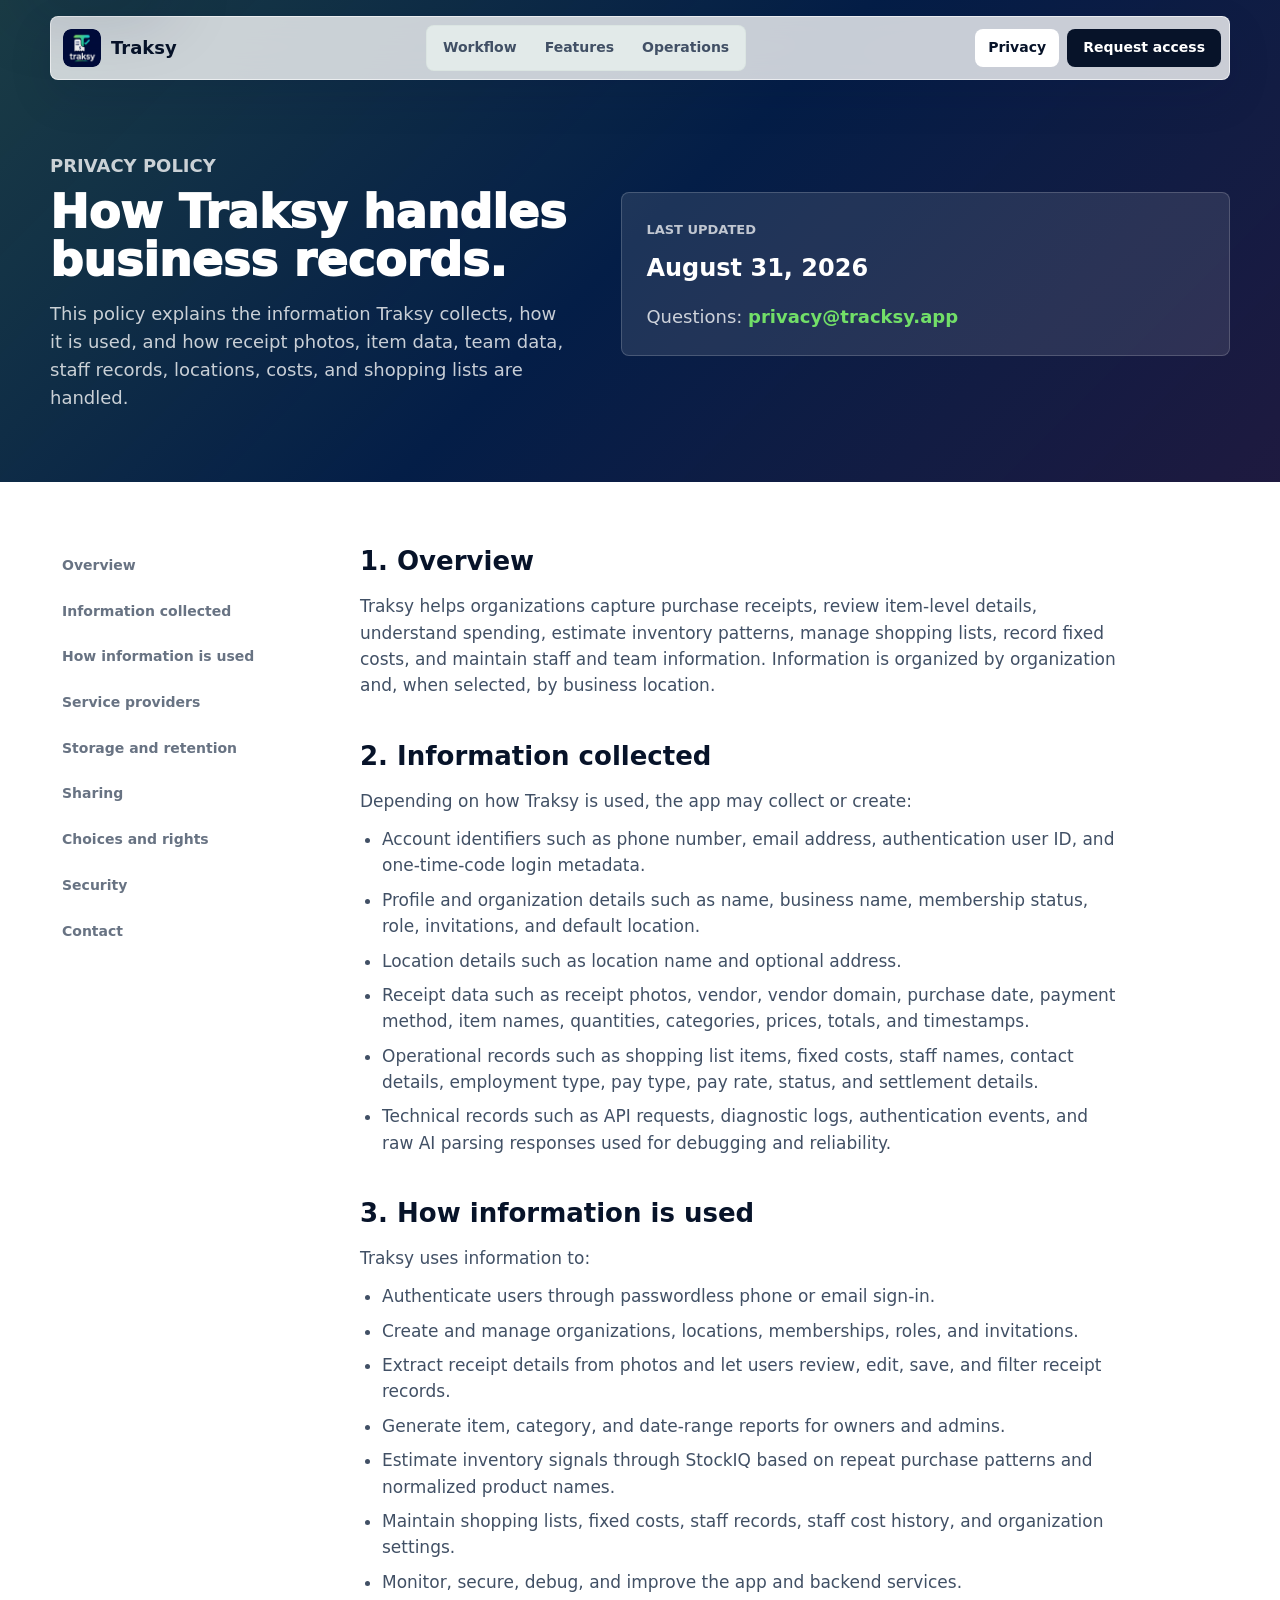
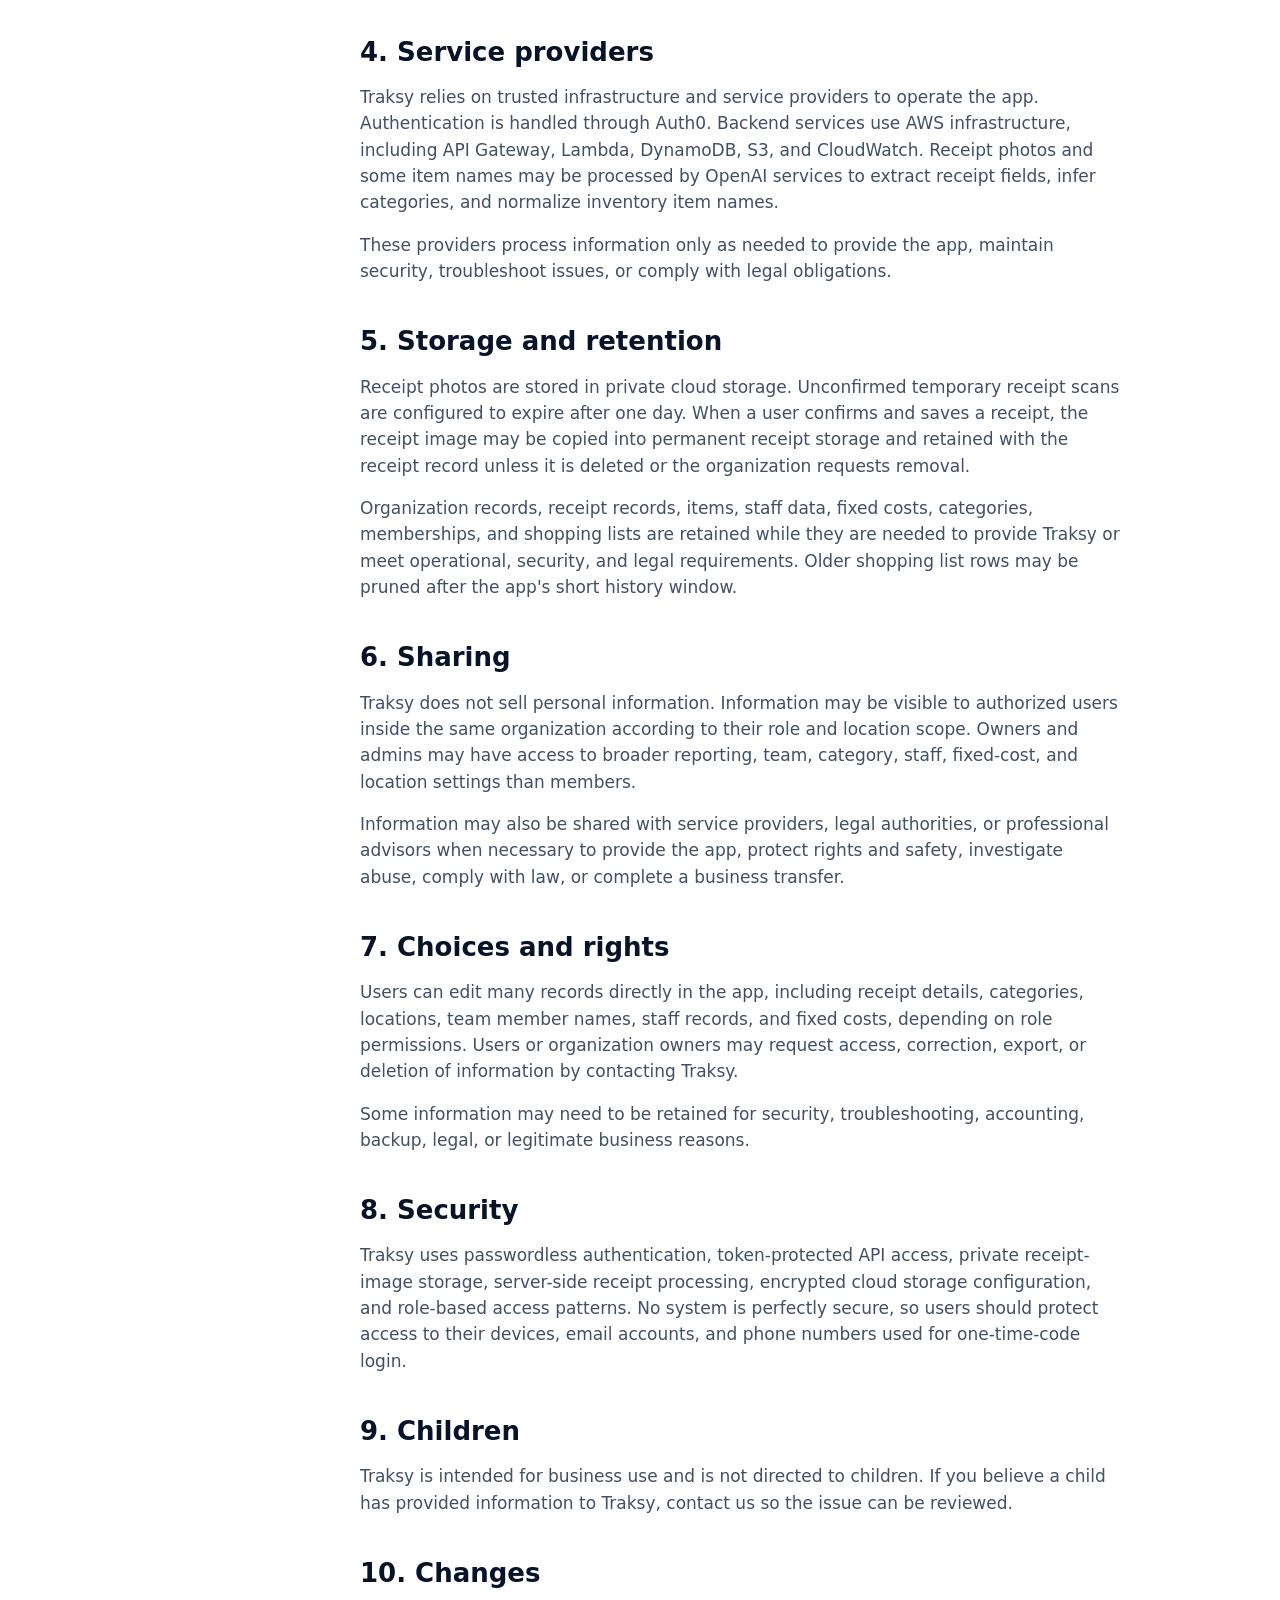
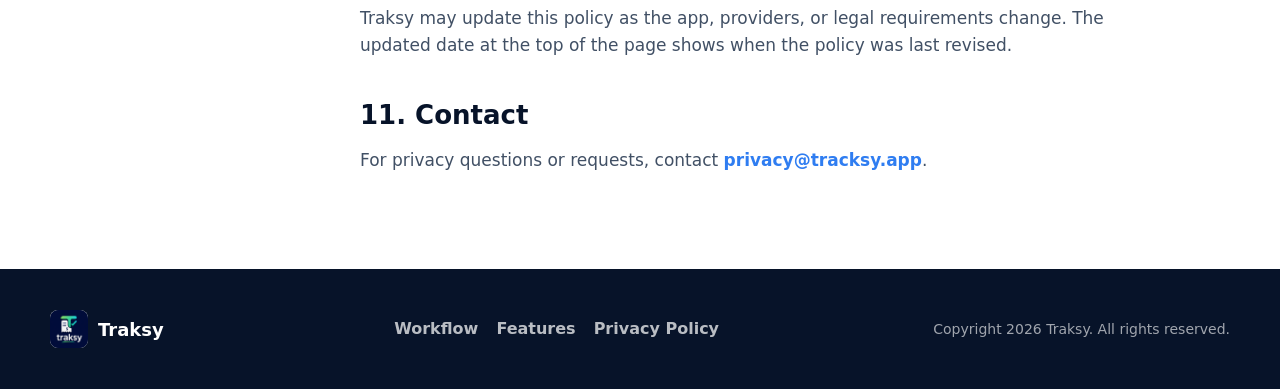
==== privacy/index.html @ 0c30a8f1 "Initial Tracksy website" ====
<!doctype html>
<html lang="en">
  <head>
    <meta charset="utf-8" />
    <meta name="viewport" content="width=device-width, initial-scale=1" />
    <title>Privacy Policy | Traksy</title>
    <meta
      name="description"
      content="Privacy policy for Traksy, including receipt photos, item records, staff records, organization data, and service providers."
    />
    <meta name="theme-color" content="#010e3b" />
    <link rel="icon" href="../assets/favicon.png" />
    <link rel="apple-touch-icon" href="../assets/traksy-icon.png" />
    <link rel="manifest" href="../site.webmanifest" />
    <link rel="stylesheet" href="../styles.css" />
  </head>
  <body class="legal-page">
    <a class="skip-link" href="#main">Skip to content</a>

    <header class="site-header" data-header>
      <nav class="nav-shell" aria-label="Main navigation">
        <a class="brand" href="../" aria-label="Traksy home">
          <img src="../assets/traksy-icon.png" alt="" />
          <span>Traksy</span>
        </a>

        <button class="nav-toggle" type="button" aria-label="Open menu" aria-expanded="false" data-menu-toggle>
          <span></span>
          <span></span>
          <span></span>
        </button>

        <div class="nav-menu" data-menu>
          <div class="nav-center">
            <a href="../#workflow">Workflow</a>
            <a href="../#features">Features</a>
            <a href="../#operations">Operations</a>
          </div>
          <div class="nav-actions">
            <a class="nav-plain" aria-current="page" href="./">Privacy</a>
            <a class="nav-cta" href="mailto:hello@tracksy.app?subject=Traksy%20access">Request access</a>
          </div>
        </div>
      </nav>
    </header>

    <main id="main">
      <section class="legal-hero">
        <div class="container legal-hero-grid">
          <div>
            <p class="eyebrow">Privacy policy</p>
            <h1>How Traksy handles business records.</h1>
            <p>
              This policy explains the information Traksy collects, how it is used, and how receipt photos, item data,
              team data, staff records, locations, costs, and shopping lists are handled.
            </p>
          </div>
          <div class="legal-summary" aria-label="Policy summary">
            <span>Last updated</span>
            <strong>August 31, 2026</strong>
            <p>Questions: <a href="mailto:privacy@tracksy.app">privacy@tracksy.app</a></p>
          </div>
        </div>
      </section>

      <section class="legal-body">
        <div class="container legal-layout">
          <aside class="legal-nav" aria-label="Privacy policy sections">
            <a href="#overview">Overview</a>
            <a href="#information">Information collected</a>
            <a href="#use">How information is used</a>
            <a href="#providers">Service providers</a>
            <a href="#storage">Storage and retention</a>
            <a href="#sharing">Sharing</a>
            <a href="#choices">Choices and rights</a>
            <a href="#security">Security</a>
            <a href="#contact">Contact</a>
          </aside>

          <article class="legal-copy">
            <section id="overview">
              <h2>1. Overview</h2>
              <p>
                Traksy helps organizations capture purchase receipts, review item-level details, understand spending,
                estimate inventory patterns, manage shopping lists, record fixed costs, and maintain staff and team
                information. Information is organized by organization and, when selected, by business location.
              </p>
            </section>

            <section id="information">
              <h2>2. Information collected</h2>
              <p>Depending on how Traksy is used, the app may collect or create:</p>
              <ul>
                <li>Account identifiers such as phone number, email address, authentication user ID, and one-time-code login metadata.</li>
                <li>Profile and organization details such as name, business name, membership status, role, invitations, and default location.</li>
                <li>Location details such as location name and optional address.</li>
                <li>Receipt data such as receipt photos, vendor, vendor domain, purchase date, payment method, item names, quantities, categories, prices, totals, and timestamps.</li>
                <li>Operational records such as shopping list items, fixed costs, staff names, contact details, employment type, pay type, pay rate, status, and settlement details.</li>
                <li>Technical records such as API requests, diagnostic logs, authentication events, and raw AI parsing responses used for debugging and reliability.</li>
              </ul>
            </section>

            <section id="use">
              <h2>3. How information is used</h2>
              <p>Traksy uses information to:</p>
              <ul>
                <li>Authenticate users through passwordless phone or email sign-in.</li>
                <li>Create and manage organizations, locations, memberships, roles, and invitations.</li>
                <li>Extract receipt details from photos and let users review, edit, save, and filter receipt records.</li>
                <li>Generate item, category, and date-range reports for owners and admins.</li>
                <li>Estimate inventory signals through StockIQ based on repeat purchase patterns and normalized product names.</li>
                <li>Maintain shopping lists, fixed costs, staff records, staff cost history, and organization settings.</li>
                <li>Monitor, secure, debug, and improve the app and backend services.</li>
              </ul>
            </section>

            <section id="providers">
              <h2>4. Service providers</h2>
              <p>
                Traksy relies on trusted infrastructure and service providers to operate the app. Authentication is
                handled through Auth0. Backend services use AWS infrastructure, including API Gateway, Lambda, DynamoDB,
                S3, and CloudWatch. Receipt photos and some item names may be processed by OpenAI services to extract
                receipt fields, infer categories, and normalize inventory item names.
              </p>
              <p>
                These providers process information only as needed to provide the app, maintain security, troubleshoot
                issues, or comply with legal obligations.
              </p>
            </section>

            <section id="storage">
              <h2>5. Storage and retention</h2>
              <p>
                Receipt photos are stored in private cloud storage. Unconfirmed temporary receipt scans are configured to
                expire after one day. When a user confirms and saves a receipt, the receipt image may be copied into
                permanent receipt storage and retained with the receipt record unless it is deleted or the organization
                requests removal.
              </p>
              <p>
                Organization records, receipt records, items, staff data, fixed costs, categories, memberships, and
                shopping lists are retained while they are needed to provide Traksy or meet operational, security, and
                legal requirements. Older shopping list rows may be pruned after the app's short history window.
              </p>
            </section>

            <section id="sharing">
              <h2>6. Sharing</h2>
              <p>
                Traksy does not sell personal information. Information may be visible to authorized users inside the same
                organization according to their role and location scope. Owners and admins may have access to broader
                reporting, team, category, staff, fixed-cost, and location settings than members.
              </p>
              <p>
                Information may also be shared with service providers, legal authorities, or professional advisors when
                necessary to provide the app, protect rights and safety, investigate abuse, comply with law, or complete a
                business transfer.
              </p>
            </section>

            <section id="choices">
              <h2>7. Choices and rights</h2>
              <p>
                Users can edit many records directly in the app, including receipt details, categories, locations, team
                member names, staff records, and fixed costs, depending on role permissions. Users or organization owners
                may request access, correction, export, or deletion of information by contacting Traksy.
              </p>
              <p>
                Some information may need to be retained for security, troubleshooting, accounting, backup, legal, or
                legitimate business reasons.
              </p>
            </section>

            <section id="security">
              <h2>8. Security</h2>
              <p>
                Traksy uses passwordless authentication, token-protected API access, private receipt-image storage,
                server-side receipt processing, encrypted cloud storage configuration, and role-based access patterns.
                No system is perfectly secure, so users should protect access to their devices, email accounts, and phone
                numbers used for one-time-code login.
              </p>
            </section>

            <section id="children">
              <h2>9. Children</h2>
              <p>
                Traksy is intended for business use and is not directed to children. If you believe a child has provided
                information to Traksy, contact us so the issue can be reviewed.
              </p>
            </section>

            <section id="changes">
              <h2>10. Changes</h2>
              <p>
                Traksy may update this policy as the app, providers, or legal requirements change. The updated date at the
                top of the page shows when the policy was last revised.
              </p>
            </section>

            <section id="contact">
              <h2>11. Contact</h2>
              <p>
                For privacy questions or requests, contact <a href="mailto:privacy@tracksy.app">privacy@tracksy.app</a>.
              </p>
            </section>
          </article>
        </div>
      </section>
    </main>

    <footer class="site-footer">
      <div class="container footer-grid">
        <a class="brand footer-brand" href="../" aria-label="Traksy home">
          <img src="../assets/traksy-icon.png" alt="" />
          <span>Traksy</span>
        </a>
        <div class="footer-links">
          <a href="../#workflow">Workflow</a>
          <a href="../#features">Features</a>
          <a href="./">Privacy Policy</a>
        </div>
        <p>Copyright <span data-year>2026</span> Traksy. All rights reserved.</p>
      </div>
    </footer>

    <script src="../script.js"></script>
  </body>
</html>
---- styles.css ----
:root {
  color-scheme: light;
  --ink: #071329;
  --ink-soft: #415065;
  --muted: #687383;
  --midnight: #010e3b;
  --navy: #061850;
  --blue: #2f7df1;
  --cyan: #24d4d8;
  --mint: #72df68;
  --coral: #ef715f;
  --amber: #f2b84b;
  --paper: #fbfcfd;
  --wash: #eef5f2;
  --white: #ffffff;
  --line: #d9e5e1;
  --shadow: 0 22px 70px rgba(1, 14, 59, 0.18);
  --max: 1180px;
}

* {
  box-sizing: border-box;
}

html {
  scroll-behavior: smooth;
}

body {
  margin: 0;
  font-family:
    Inter, ui-sans-serif, system-ui, -apple-system, BlinkMacSystemFont, "Segoe UI", sans-serif;
  color: var(--ink);
  background: var(--paper);
  line-height: 1.55;
  letter-spacing: 0;
}

img {
  display: block;
  max-width: 100%;
}

a {
  color: inherit;
  text-decoration: none;
}

p,
h1,
h2,
h3 {
  margin: 0;
}

ul {
  margin: 12px 0 0;
  padding-left: 22px;
}

li + li {
  margin-top: 8px;
}

.container {
  width: min(100% - 40px, var(--max));
  margin: 0 auto;
}

.skip-link {
  position: fixed;
  left: 16px;
  top: 10px;
  z-index: 30;
  transform: translateY(-140%);
  background: var(--white);
  color: var(--ink);
  border: 1px solid var(--line);
  border-radius: 8px;
  padding: 10px 14px;
  box-shadow: var(--shadow);
}

.skip-link:focus {
  transform: translateY(0);
}

.site-header {
  position: fixed;
  inset: 16px 0 auto;
  z-index: 20;
  transition:
    transform 180ms ease,
    background 180ms ease;
}

.nav-shell {
  width: min(100% - 32px, var(--max));
  min-height: 60px;
  margin: 0 auto;
  padding: 8px 8px 8px 12px;
  display: grid;
  grid-template-columns: auto 1fr;
  align-items: center;
  gap: 16px;
  background: rgba(255, 255, 255, 0.78);
  border: 1px solid rgba(255, 255, 255, 0.62);
  border-radius: 8px;
  box-shadow: 0 16px 44px rgba(1, 14, 59, 0.12);
  backdrop-filter: blur(18px);
}

.brand {
  display: inline-flex;
  align-items: center;
  gap: 10px;
  min-width: 130px;
  font-weight: 800;
  color: var(--ink);
}

.brand img {
  width: 38px;
  height: 38px;
  border-radius: 8px;
}

.brand span {
  font-size: 18px;
}

.nav-menu {
  display: grid;
  grid-template-columns: 1fr auto;
  align-items: center;
  gap: 12px;
  min-width: 0;
}

.nav-center,
.nav-actions {
  display: flex;
  align-items: center;
}

.nav-center {
  justify-self: center;
  gap: 2px;
  border: 1px solid rgba(217, 229, 225, 0.82);
  border-radius: 8px;
  padding: 3px;
  background: rgba(238, 245, 242, 0.72);
}

.nav-actions {
  justify-self: end;
  gap: 8px;
}

.nav-center a,
.nav-actions a {
  min-height: 38px;
  display: inline-flex;
  align-items: center;
  justify-content: center;
  border-radius: 8px;
  padding: 0 13px;
  color: var(--ink-soft);
  font-size: 14px;
  font-weight: 800;
}

.nav-center a:hover,
.nav-center a:focus-visible,
.nav-center a[aria-current="page"],
.nav-actions a:hover,
.nav-actions a:focus-visible,
.nav-actions a[aria-current="page"] {
  background: var(--white);
  color: var(--ink);
}

.nav-actions .nav-plain {
  background: transparent;
}

.nav-actions .nav-cta {
  background: var(--ink);
  color: var(--white);
  padding-inline: 16px;
}

.nav-actions .nav-cta:hover,
.nav-actions .nav-cta:focus-visible {
  background: var(--blue);
  color: var(--white);
}

.nav-toggle {
  display: none;
  width: 44px;
  height: 44px;
  border: 0;
  border-radius: 8px;
  background: var(--wash);
  padding: 10px;
}

.nav-toggle span {
  display: block;
  width: 100%;
  height: 2px;
  background: var(--ink);
  border-radius: 999px;
}

.nav-toggle span + span {
  margin-top: 6px;
}

.hero {
  position: relative;
  min-height: calc(100svh - 72px);
  overflow: hidden;
  padding: 116px 0 56px;
  background:
    linear-gradient(135deg, rgba(114, 223, 104, 0.26), rgba(36, 212, 216, 0.1) 34%, rgba(239, 113, 95, 0.1) 100%),
    var(--midnight);
  color: var(--white);
}

.hero::after {
  content: "";
  position: absolute;
  inset: auto 0 0;
  height: 86px;
  background: linear-gradient(to bottom, transparent, rgba(1, 14, 59, 0.44));
  pointer-events: none;
}

.hero-stage {
  position: absolute;
  inset: 0;
  z-index: 0;
  pointer-events: none;
}

.visual-card,
.phone-mockup {
  position: absolute;
  border: 1px solid rgba(255, 255, 255, 0.2);
  background: rgba(255, 255, 255, 0.92);
  color: var(--ink);
  box-shadow: 0 28px 90px rgba(0, 0, 0, 0.22);
}

.visual-card {
  border-radius: 8px;
}

.scan-card {
  right: max(260px, calc((100vw - var(--max)) / 2 + 260px));
  bottom: 118px;
  width: 266px;
  padding: 18px;
}

.scan-topline,
.ops-kicker,
.mini-copy,
.receipt-date {
  color: var(--muted);
  font-size: 13px;
  font-weight: 700;
}

.status-dot {
  display: inline-block;
  width: 8px;
  height: 8px;
  margin-right: 6px;
  border-radius: 50%;
  background: var(--mint);
}

.receipt-name {
  margin-top: 12px;
  font-size: 22px;
  font-weight: 800;
}

.line-items {
  display: grid;
  grid-template-columns: 1fr auto;
  gap: 8px 16px;
  margin-top: 16px;
  font-size: 14px;
}

.line-items strong {
  font-weight: 800;
}

.ops-card {
  right: max(26px, calc((100vw - var(--max)) / 2));
  bottom: 74px;
  width: 210px;
  padding: 18px;
}

.ops-total {
  margin-top: 2px;
  font-size: 36px;
  line-height: 1;
  font-weight: 900;
}

.bars {
  display: grid;
  gap: 9px;
  margin-top: 18px;
}

.bars span {
  height: 8px;
  width: var(--bar);
  border-radius: 999px;
  background: linear-gradient(90deg, var(--blue), var(--cyan));
}

.bars span:nth-child(2) {
  background: linear-gradient(90deg, var(--mint), var(--cyan));
}

.bars span:nth-child(3) {
  background: linear-gradient(90deg, var(--amber), var(--coral));
}

.phone-mockup {
  right: max(112px, calc((100vw - var(--max)) / 2 + 96px));
  top: 214px;
  width: 252px;
  height: 430px;
  border-radius: 34px;
  padding: 14px;
  background: #081744;
}

.phone-speaker {
  width: 62px;
  height: 5px;
  margin: 6px auto 12px;
  border-radius: 999px;
  background: rgba(255, 255, 255, 0.35);
}

.phone-screen {
  height: 382px;
  border-radius: 26px;
  padding: 18px;
  background: #ffffff;
  color: var(--ink);
  overflow: hidden;
}

.app-title {
  font-size: 23px;
  line-height: 1.16;
  font-weight: 900;
}

.stockiq-row,
.category-row,
.rank-row,
.board-row,
.privacy-list div {
  border: 1px solid var(--line);
  border-radius: 8px;
  background: #f7faf9;
}

.stockiq-row {
  display: grid;
  gap: 2px;
  margin: 18px 0 14px;
  padding: 12px;
}

.stockiq-row span,
.category-row span,
.rank-row span {
  font-weight: 800;
}

.stockiq-row small {
  color: var(--muted);
}

.category-row,
.rank-row {
  display: flex;
  align-items: center;
  justify-content: space-between;
  padding: 10px 12px;
}

.category-meter {
  height: 8px;
  margin: 10px 0 14px;
  overflow: hidden;
  border-radius: 999px;
  background: #e4ebe8;
}

.category-meter span {
  display: block;
  width: 74%;
  height: 100%;
  border-radius: inherit;
  background: linear-gradient(90deg, var(--mint), var(--cyan));
}

.rank-row {
  min-height: 40px;
  margin-top: 8px;
  gap: 8px;
}

.rank-row i {
  width: 20px;
  height: 20px;
  display: inline-flex;
  align-items: center;
  justify-content: center;
  border-radius: 50%;
  background: #eaf0ff;
  color: var(--blue);
  font-size: 12px;
  font-style: normal;
  font-weight: 900;
}

.rank-row b {
  margin-left: auto;
}

.hero-content {
  position: relative;
  z-index: 1;
  max-width: 760px;
  margin-left: max(20px, calc((100vw - var(--max)) / 2));
}

.eyebrow {
  color: var(--blue);
  font-size: 13px;
  font-weight: 900;
  text-transform: uppercase;
}

.hero .eyebrow,
.section-ink .eyebrow {
  color: var(--mint);
}

.hero h1 {
  margin-top: 8px;
  font-size: 76px;
  line-height: 0.98;
  font-weight: 950;
}

.hero-copy {
  max-width: 668px;
  margin-top: 22px;
  color: rgba(255, 255, 255, 0.86);
  font-size: 22px;
  line-height: 1.36;
}

.hero-actions {
  display: flex;
  flex-wrap: wrap;
  gap: 12px;
  margin-top: 30px;
}

.button {
  min-height: 50px;
  display: inline-flex;
  align-items: center;
  justify-content: center;
  border-radius: 8px;
  padding: 0 20px;
  font-size: 15px;
  font-weight: 900;
}

.button-primary {
  background: linear-gradient(90deg, var(--mint), var(--cyan));
  color: #03133a;
  box-shadow: 0 14px 38px rgba(36, 212, 216, 0.24);
}

.button-secondary {
  border: 1px solid rgba(255, 255, 255, 0.22);
  color: var(--white);
  background: rgba(255, 255, 255, 0.1);
}

.button:hover,
.button:focus-visible {
  transform: translateY(-1px);
}

.hero-proof {
  display: flex;
  flex-wrap: wrap;
  gap: 10px;
  margin-top: 28px;
  color: rgba(255, 255, 255, 0.76);
  font-size: 13px;
  font-weight: 800;
}

.hero-proof span {
  border: 1px solid rgba(255, 255, 255, 0.16);
  border-radius: 8px;
  padding: 8px 10px;
  background: rgba(255, 255, 255, 0.08);
}

.intro-band {
  background: var(--white);
  border-bottom: 1px solid var(--line);
}

.intro-grid {
  display: grid;
  grid-template-columns: 1.1fr 1fr;
  gap: 28px;
  padding: 26px 0;
  align-items: center;
}

.intro-grid p {
  font-size: 20px;
  font-weight: 800;
}

.intro-stats {
  display: grid;
  grid-template-columns: repeat(3, 1fr);
  gap: 12px;
}

.intro-stats span {
  min-height: 78px;
  display: grid;
  align-content: center;
  border-left: 3px solid var(--cyan);
  padding-left: 14px;
  color: var(--muted);
  font-size: 13px;
  font-weight: 800;
}

.intro-stats strong {
  display: block;
  color: var(--ink);
  font-size: 30px;
  line-height: 1;
}

.section {
  padding: 92px 0;
}

.section-light {
  background: var(--wash);
}

.section-white {
  background: var(--white);
}

.section-ink {
  color: var(--white);
  background:
    linear-gradient(180deg, rgba(36, 212, 216, 0.08), rgba(239, 113, 95, 0.08)),
    var(--navy);
}

.section-heading {
  max-width: 760px;
  text-align: center;
}

.section-heading.align-left {
  margin-left: 0;
  text-align: left;
}

.section-heading h2,
.access-panel h2,
.legal-hero h1 {
  margin-top: 8px;
  font-size: 46px;
  line-height: 1.05;
  font-weight: 950;
}

.section-heading p:not(.eyebrow),
.legal-hero p,
.legal-copy p {
  margin-top: 16px;
  color: var(--ink-soft);
  font-size: 18px;
}

.section-ink .section-heading p:not(.eyebrow),
.section-ink article p {
  color: rgba(255, 255, 255, 0.72);
}

.workflow-grid,
.capability-grid {
  display: grid;
  gap: 16px;
  margin-top: 38px;
}

.workflow-grid {
  grid-template-columns: repeat(3, 1fr);
}

.feature-card,
.capability-grid article {
  border: 1px solid var(--line);
  border-radius: 8px;
  background: var(--white);
  padding: 24px;
}

.feature-card {
  min-height: 260px;
  display: grid;
  align-content: space-between;
}

.card-index {
  width: 42px;
  height: 42px;
  display: inline-flex;
  align-items: center;
  justify-content: center;
  border-radius: 8px;
  background: #e8f4f2;
  color: var(--blue);
  font-size: 13px;
  font-weight: 900;
}

.feature-card h3,
.capability-grid h3 {
  margin-top: 26px;
  font-size: 22px;
  line-height: 1.18;
}

.feature-card p,
.capability-grid p {
  margin-top: 12px;
  color: var(--muted);
}

.split-feature,
.privacy-preview,
.access-panel,
.legal-hero-grid {
  display: grid;
  gap: 48px;
  align-items: center;
}

.split-feature,
.privacy-preview,
.legal-hero-grid {
  grid-template-columns: 0.86fr 1fr;
}

.product-board {
  border: 1px solid var(--line);
  border-radius: 8px;
  background: #f9fcfb;
  box-shadow: 0 20px 60px rgba(7, 19, 41, 0.1);
  padding: 16px;
}

.board-header {
  display: flex;
  align-items: center;
  justify-content: space-between;
  min-height: 64px;
  padding: 0 6px 14px;
  border-bottom: 1px solid var(--line);
}

.board-header span {
  color: var(--muted);
  font-size: 14px;
  font-weight: 800;
}

.board-header strong {
  font-size: 34px;
}

.board-tabs {
  display: flex;
  gap: 8px;
  margin: 16px 0;
}

.board-tabs span {
  min-height: 36px;
  display: inline-flex;
  align-items: center;
  border-radius: 8px;
  padding: 0 14px;
  background: #eaf1ef;
  color: var(--muted);
  font-size: 13px;
  font-weight: 900;
}

.board-tabs .active {
  background: var(--blue);
  color: var(--white);
}

.board-row {
  display: grid;
  grid-template-columns: 1fr auto;
  gap: 0 16px;
  margin-top: 10px;
  padding: 16px;
}

.board-row span {
  font-weight: 900;
}

.board-row small {
  color: var(--muted);
}

.board-row strong {
  grid-row: span 2;
  align-self: center;
  color: var(--ink);
}

.board-row.accent {
  border-color: rgba(47, 125, 241, 0.24);
  background: #eef7ff;
}

.capability-grid {
  grid-template-columns: repeat(4, 1fr);
}

.capability-grid article {
  min-height: 228px;
  color: var(--white);
  border-color: rgba(255, 255, 255, 0.16);
  background: rgba(255, 255, 255, 0.08);
}

.capability-grid h3 {
  margin-top: 0;
}

.privacy-list {
  display: grid;
  gap: 12px;
}

.privacy-list div {
  display: grid;
  gap: 6px;
  padding: 18px;
  background: var(--white);
}

.privacy-list strong {
  font-size: 17px;
}

.privacy-list span {
  color: var(--muted);
}

.final-section {
  padding: 76px 0;
}

.access-panel {
  grid-template-columns: auto 1fr auto;
  border: 1px solid var(--line);
  border-radius: 8px;
  padding: 26px;
  background:
    linear-gradient(90deg, rgba(114, 223, 104, 0.16), rgba(36, 212, 216, 0.1), rgba(239, 113, 95, 0.08)),
    var(--white);
}

.access-panel img {
  width: 86px;
  height: 86px;
  border-radius: 18px;
}

.access-panel h2 {
  max-width: 720px;
  font-size: 28px;
}

.access-panel .button {
  white-space: nowrap;
}

.site-footer {
  background: #071329;
  color: var(--white);
}

.footer-grid {
  min-height: 120px;
  display: grid;
  grid-template-columns: auto 1fr auto;
  gap: 26px;
  align-items: center;
}

.footer-brand {
  color: var(--white);
}

.footer-links {
  display: flex;
  justify-content: center;
  gap: 18px;
  color: rgba(255, 255, 255, 0.72);
  font-weight: 800;
}

.footer-links a:hover,
.footer-links a:focus-visible {
  color: var(--white);
}

.site-footer p {
  color: rgba(255, 255, 255, 0.62);
  font-size: 14px;
}

.legal-page {
  background: var(--white);
}

.legal-hero {
  padding: 136px 0 70px;
  color: var(--white);
  background:
    linear-gradient(135deg, rgba(114, 223, 104, 0.22), rgba(36, 212, 216, 0.08), rgba(239, 113, 95, 0.12)),
    var(--midnight);
}

.legal-hero h1 {
  max-width: 760px;
  color: var(--white);
}

.legal-hero p {
  max-width: 780px;
  color: rgba(255, 255, 255, 0.78);
}

.legal-summary {
  border: 1px solid rgba(255, 255, 255, 0.18);
  border-radius: 8px;
  padding: 24px;
  background: rgba(255, 255, 255, 0.1);
}

.legal-summary span {
  color: rgba(255, 255, 255, 0.72);
  font-size: 13px;
  font-weight: 900;
  text-transform: uppercase;
}

.legal-summary strong {
  display: block;
  margin-top: 8px;
  font-size: 24px;
}

.legal-summary a {
  color: var(--mint);
  font-weight: 900;
}

.legal-body {
  padding: 64px 0 96px;
}

.legal-layout {
  display: grid;
  grid-template-columns: 240px minmax(0, 760px);
  gap: 70px;
  align-items: start;
}

.legal-nav {
  position: sticky;
  top: 100px;
  display: grid;
  gap: 6px;
}

.legal-nav a {
  border-radius: 8px;
  padding: 9px 12px;
  color: var(--muted);
  font-size: 14px;
  font-weight: 800;
}

.legal-nav a:hover,
.legal-nav a:focus-visible {
  background: var(--wash);
  color: var(--ink);
}

.legal-copy {
  display: grid;
  gap: 42px;
}

.legal-copy section {
  scroll-margin-top: 120px;
}

.legal-copy h2 {
  font-size: 26px;
  line-height: 1.2;
}

.legal-copy p,
.legal-copy li {
  color: var(--ink-soft);
  font-size: 17px;
}

.legal-copy a {
  color: var(--blue);
  font-weight: 900;
}

@media (max-width: 1080px) {
  .phone-mockup {
    right: 40px;
    top: 246px;
  }

  .scan-card {
    right: 274px;
  }

  .ops-card {
    right: 22px;
  }

  .capability-grid {
    grid-template-columns: repeat(2, 1fr);
  }
}

@media (max-width: 860px) {
  .site-header {
    inset: 10px 0 auto;
  }

  .nav-shell {
    width: min(100% - 20px, var(--max));
    grid-template-columns: auto auto;
    justify-content: space-between;
    position: relative;
  }

  .nav-toggle {
    display: grid;
    align-content: center;
  }

  .nav-menu {
    position: absolute;
    inset: calc(100% + 8px) 0 auto;
    display: none;
    grid-template-columns: 1fr;
    align-items: stretch;
    gap: 8px;
    border: 1px solid var(--line);
    border-radius: 8px;
    padding: 8px;
    background: rgba(255, 255, 255, 0.96);
    box-shadow: var(--shadow);
  }

  .nav-center,
  .nav-actions {
    display: grid;
    justify-self: stretch;
    gap: 4px;
    border: 0;
    padding: 0;
    background: transparent;
  }

  .nav-center a,
  .nav-actions a {
    justify-content: flex-start;
  }

  body.menu-open .nav-menu {
    display: grid;
  }

  .hero {
    min-height: calc(100svh - 58px);
    padding: 94px 0 42px;
  }

  .hero-content {
    width: min(100% - 36px, var(--max));
    margin: 0 auto;
  }

  .hero h1 {
    font-size: 54px;
  }

  .hero-copy {
    max-width: 560px;
    font-size: 18px;
  }

  .phone-mockup {
    display: none;
  }

  .scan-card {
    display: none;
  }

  .ops-card {
    display: none;
  }

  .intro-grid,
  .split-feature,
  .privacy-preview,
  .access-panel,
  .legal-hero-grid,
  .legal-layout,
  .footer-grid {
    grid-template-columns: 1fr;
  }

  .intro-stats {
    grid-template-columns: 1fr;
  }

  .section {
    padding: 70px 0;
  }

  .section-heading,
  .section-heading.align-left {
    text-align: left;
  }

  .section-heading h2,
  .legal-hero h1 {
    font-size: 34px;
  }

  .workflow-grid {
    grid-template-columns: 1fr;
  }

  .feature-card {
    min-height: 210px;
  }

  .access-panel {
    gap: 22px;
    align-items: start;
  }

  .access-panel .button {
    width: 100%;
  }

  .legal-nav {
    position: static;
    grid-template-columns: repeat(2, minmax(0, 1fr));
  }

  .footer-grid,
  .footer-links {
    justify-items: start;
    justify-content: start;
  }
}

@media (max-width: 560px) {
  .container {
    width: min(100% - 28px, var(--max));
  }

  .brand {
    min-width: auto;
  }

  .hero {
    padding-top: 88px;
  }

  .hero h1 {
    font-size: 48px;
  }

  .hero-copy {
    font-size: 17px;
  }

  .button {
    width: 100%;
  }

  .hero-proof {
    display: none;
  }

  .section-heading p:not(.eyebrow),
  .legal-hero p,
  .legal-copy p,
  .legal-copy li {
    font-size: 16px;
  }

  .section-heading h2,
  .legal-hero h1 {
    font-size: 30px;
  }

  .capability-grid {
    grid-template-columns: 1fr;
  }

  .board-header,
  .board-row {
    grid-template-columns: 1fr;
  }

  .board-header {
    display: grid;
    gap: 4px;
    align-items: start;
  }

  .board-header strong {
    font-size: 28px;
  }

  .board-tabs {
    overflow-x: auto;
    padding-bottom: 2px;
  }

  .legal-nav {
    grid-template-columns: 1fr;
  }

  .footer-links {
    flex-direction: column;
    gap: 8px;
  }
}

@media (prefers-reduced-motion: reduce) {
  *,
  *::before,
  *::after {
    scroll-behavior: auto !important;
    transition: none !important;
  }
}
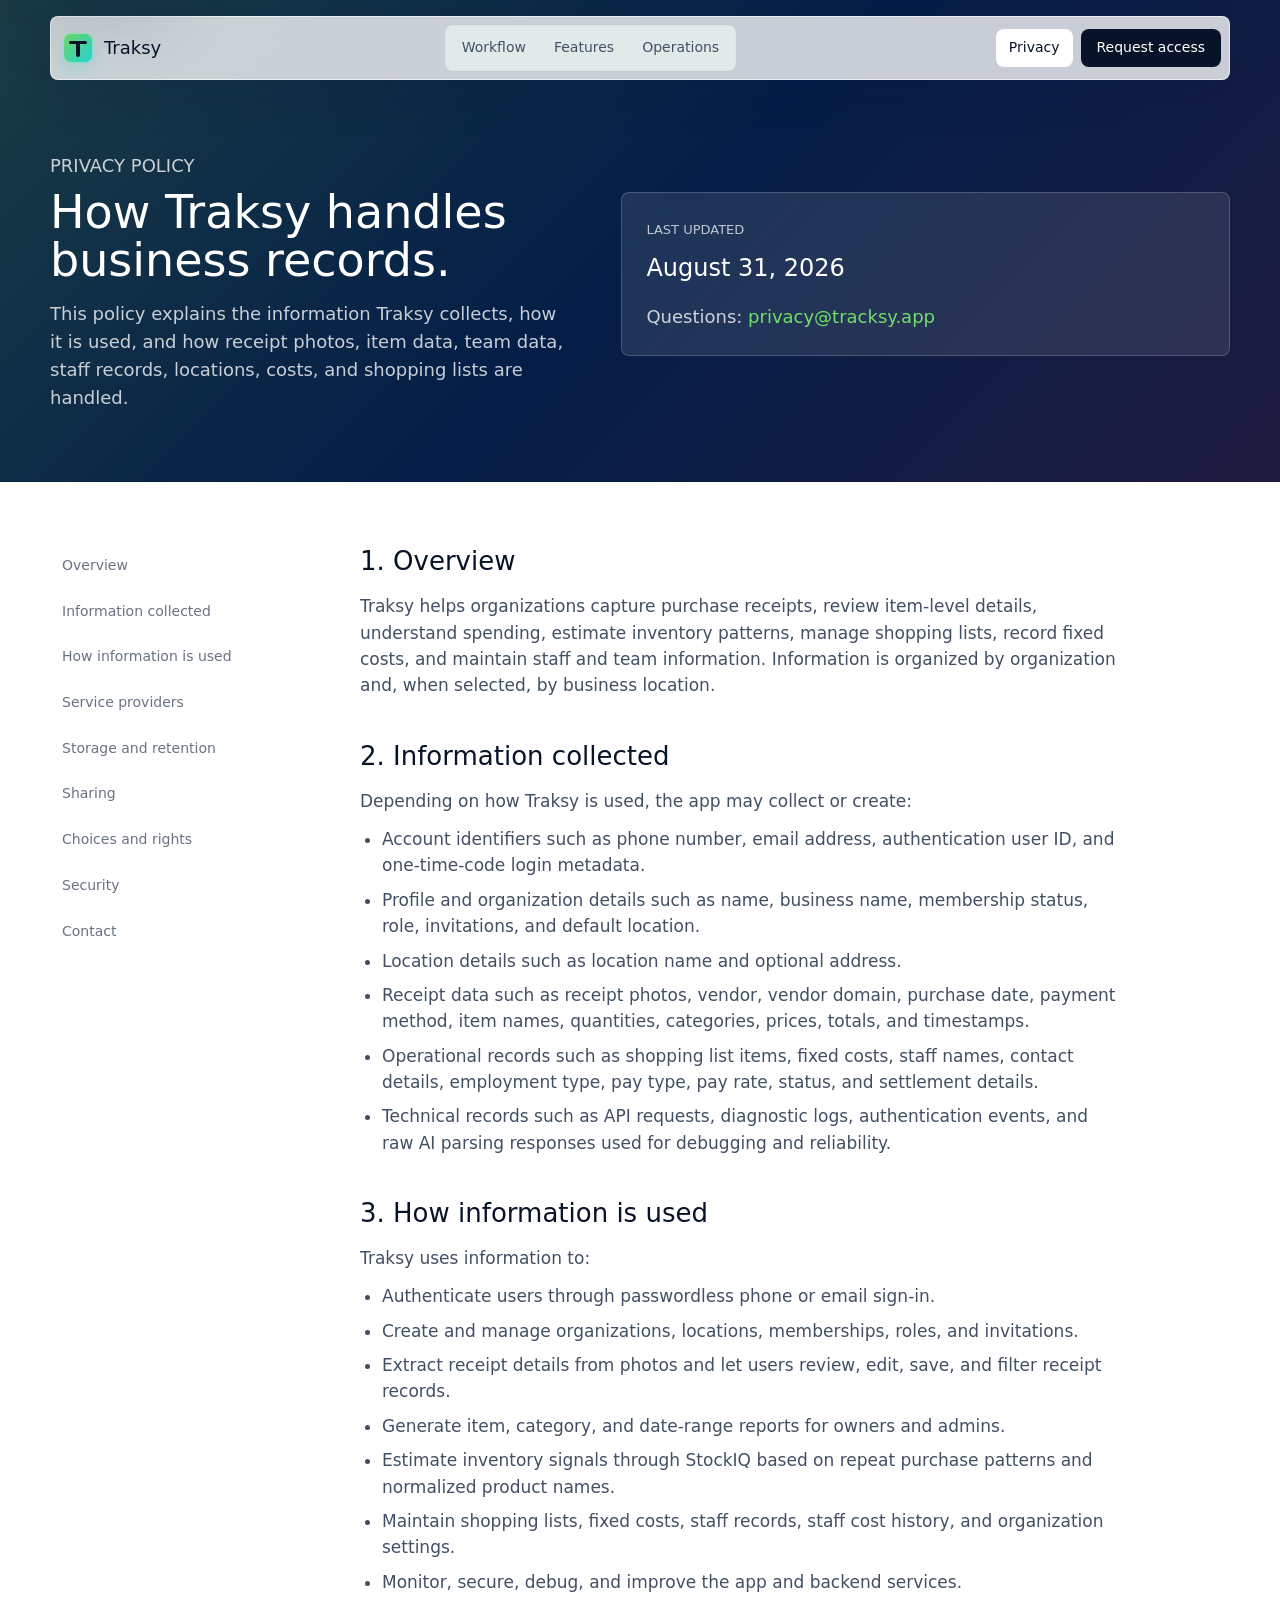
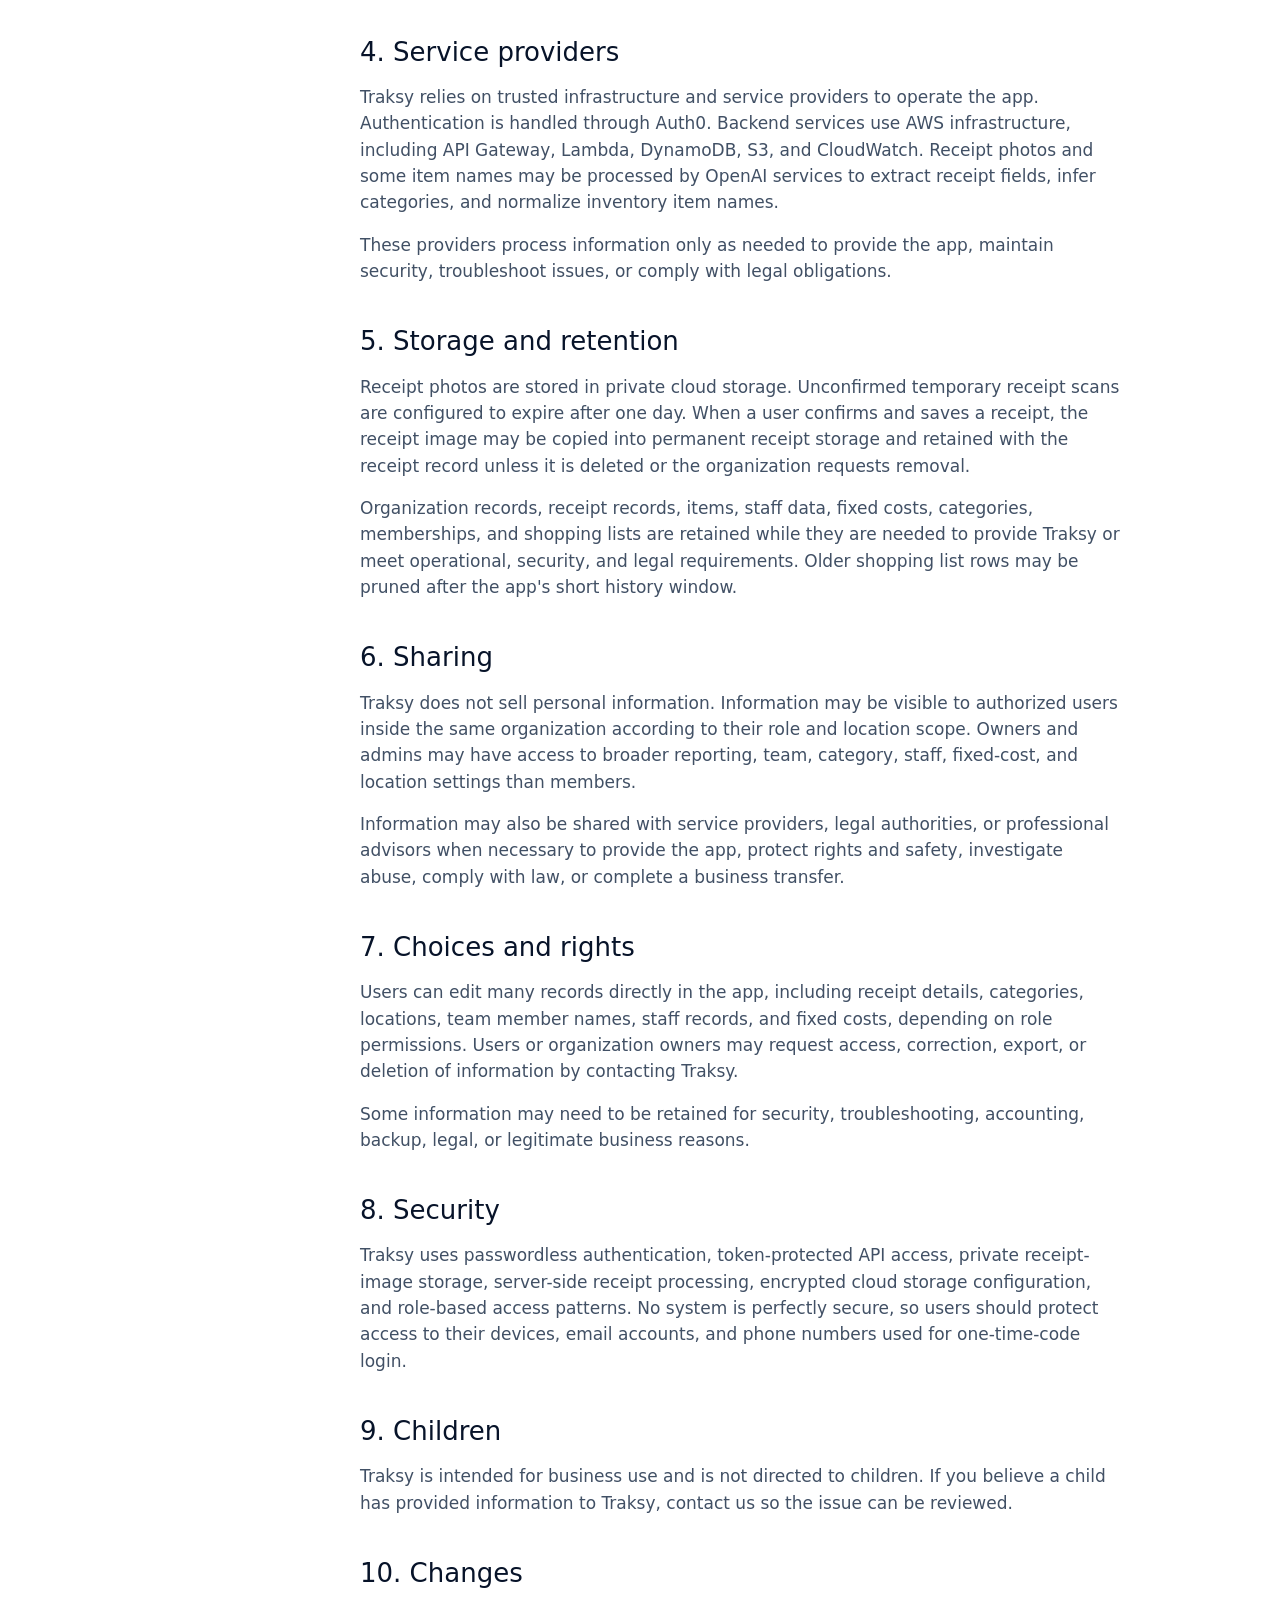
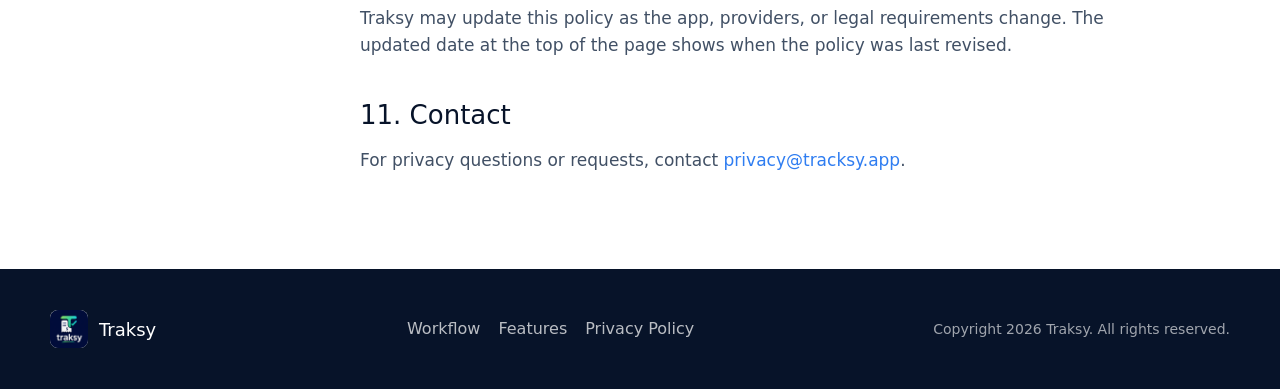
==== commit 6979529a: "Refine navigation branding" ====
--- a/privacy/index.html
+++ b/privacy/index.html
@@ -20,7 +20,7 @@
     <header class="site-header" data-header>
       <nav class="nav-shell" aria-label="Main navigation">
         <a class="brand" href="../" aria-label="Traksy home">
-          <img src="../assets/traksy-icon.png" alt="" />
+          <span class="brand-mark" aria-hidden="true"></span>
           <span>Traksy</span>
         </a>
 
--- a/styles.css
+++ b/styles.css
@@ -30,10 +30,19 @@
   margin: 0;
   font-family:
     Inter, ui-sans-serif, system-ui, -apple-system, BlinkMacSystemFont, "Segoe UI", sans-serif;
+  font-weight: 100;
   color: var(--ink);
   background: var(--paper);
   line-height: 1.55;
   letter-spacing: 0;
+}
+
+body *,
+button,
+input,
+textarea,
+select {
+  font-weight: 100 !important;
 }
 
 img {
@@ -113,10 +122,50 @@
 .brand {
   display: inline-flex;
   align-items: center;
-  gap: 10px;
-  min-width: 130px;
-  font-weight: 800;
+  gap: 11px;
+  min-width: 118px;
+  font-weight: 100;
   color: var(--ink);
+}
+
+.brand-mark {
+  position: relative;
+  width: 30px;
+  height: 30px;
+  display: inline-grid;
+  flex: 0 0 30px;
+  place-items: center;
+  border-radius: 8px;
+  background: linear-gradient(135deg, var(--mint), var(--cyan));
+  color: var(--ink);
+  font-size: 18px;
+  line-height: 1;
+  box-shadow:
+    0 8px 18px rgba(35, 204, 197, 0.2),
+    inset 0 0 0 1px rgba(255, 255, 255, 0.38);
+  overflow: hidden;
+}
+
+.brand-mark::before,
+.brand-mark::after {
+  position: absolute;
+  content: "";
+  border-radius: 999px;
+  background: var(--ink);
+}
+
+.brand-mark::before {
+  top: 8px;
+  left: 6px;
+  width: 18px;
+  height: 3px;
+}
+
+.brand-mark::after {
+  top: 8px;
+  left: 13px;
+  width: 4px;
+  height: 16px;
 }
 
 .brand img {
@@ -167,7 +216,7 @@
   padding: 0 13px;
   color: var(--ink-soft);
   font-size: 14px;
-  font-weight: 800;
+  font-weight: 100;
 }
 
 .nav-center a:hover,
@@ -271,7 +320,7 @@
 .receipt-date {
   color: var(--muted);
   font-size: 13px;
-  font-weight: 700;
+  font-weight: 100;
 }
 
 .status-dot {
@@ -286,7 +335,7 @@
 .receipt-name {
   margin-top: 12px;
   font-size: 22px;
-  font-weight: 800;
+  font-weight: 100;
 }
 
 .line-items {
@@ -298,7 +347,7 @@
 }
 
 .line-items strong {
-  font-weight: 800;
+  font-weight: 100;
 }
 
 .ops-card {
@@ -312,7 +361,7 @@
   margin-top: 2px;
   font-size: 36px;
   line-height: 1;
-  font-weight: 900;
+  font-weight: 100;
 }
 
 .bars {
@@ -366,7 +415,7 @@
 .app-title {
   font-size: 23px;
   line-height: 1.16;
-  font-weight: 900;
+  font-weight: 100;
 }
 
 .stockiq-row,
@@ -389,7 +438,7 @@
 .stockiq-row span,
 .category-row span,
 .rank-row span {
-  font-weight: 800;
+  font-weight: 100;
 }
 
 .stockiq-row small {
@@ -437,7 +486,7 @@
   color: var(--blue);
   font-size: 12px;
   font-style: normal;
-  font-weight: 900;
+  font-weight: 100;
 }
 
 .rank-row b {
@@ -454,7 +503,7 @@
 .eyebrow {
   color: var(--blue);
   font-size: 13px;
-  font-weight: 900;
+  font-weight: 100;
   text-transform: uppercase;
 }
 
@@ -467,7 +516,7 @@
   margin-top: 8px;
   font-size: 76px;
   line-height: 0.98;
-  font-weight: 950;
+  font-weight: 100;
 }
 
 .hero-copy {
@@ -493,7 +542,7 @@
   border-radius: 8px;
   padding: 0 20px;
   font-size: 15px;
-  font-weight: 900;
+  font-weight: 100;
 }
 
 .button-primary {
@@ -520,7 +569,7 @@
   margin-top: 28px;
   color: rgba(255, 255, 255, 0.76);
   font-size: 13px;
-  font-weight: 800;
+  font-weight: 100;
 }
 
 .hero-proof span {
@@ -545,7 +594,7 @@
 
 .intro-grid p {
   font-size: 20px;
-  font-weight: 800;
+  font-weight: 100;
 }
 
 .intro-stats {
@@ -562,7 +611,7 @@
   padding-left: 14px;
   color: var(--muted);
   font-size: 13px;
-  font-weight: 800;
+  font-weight: 100;
 }
 
 .intro-stats strong {
@@ -607,7 +656,7 @@
   margin-top: 8px;
   font-size: 46px;
   line-height: 1.05;
-  font-weight: 950;
+  font-weight: 100;
 }
 
 .section-heading p:not(.eyebrow),
@@ -658,7 +707,7 @@
   background: #e8f4f2;
   color: var(--blue);
   font-size: 13px;
-  font-weight: 900;
+  font-weight: 100;
 }
 
 .feature-card h3,
@@ -709,7 +758,7 @@
 .board-header span {
   color: var(--muted);
   font-size: 14px;
-  font-weight: 800;
+  font-weight: 100;
 }
 
 .board-header strong {
@@ -731,7 +780,7 @@
   background: #eaf1ef;
   color: var(--muted);
   font-size: 13px;
-  font-weight: 900;
+  font-weight: 100;
 }
 
 .board-tabs .active {
@@ -748,7 +797,7 @@
 }
 
 .board-row span {
-  font-weight: 900;
+  font-weight: 100;
 }
 
 .board-row small {
@@ -852,7 +901,7 @@
   justify-content: center;
   gap: 18px;
   color: rgba(255, 255, 255, 0.72);
-  font-weight: 800;
+  font-weight: 100;
 }
 
 .footer-links a:hover,
@@ -897,7 +946,7 @@
 .legal-summary span {
   color: rgba(255, 255, 255, 0.72);
   font-size: 13px;
-  font-weight: 900;
+  font-weight: 100;
   text-transform: uppercase;
 }
 
@@ -909,7 +958,7 @@
 
 .legal-summary a {
   color: var(--mint);
-  font-weight: 900;
+  font-weight: 100;
 }
 
 .legal-body {
@@ -935,7 +984,7 @@
   padding: 9px 12px;
   color: var(--muted);
   font-size: 14px;
-  font-weight: 800;
+  font-weight: 100;
 }
 
 .legal-nav a:hover,
@@ -966,7 +1015,42 @@
 
 .legal-copy a {
   color: var(--blue);
-  font-weight: 900;
+  font-weight: 100;
+}
+
+.not-found {
+  min-height: 100svh;
+  display: grid;
+  align-content: center;
+  justify-items: center;
+  gap: 14px;
+  padding: 40px 20px;
+  text-align: center;
+  color: var(--white);
+  background:
+    linear-gradient(135deg, rgba(114, 223, 104, 0.22), rgba(36, 212, 216, 0.08), rgba(239, 113, 95, 0.12)),
+    var(--midnight);
+}
+
+.not-found img {
+  width: 88px;
+  height: 88px;
+  border-radius: 18px;
+  box-shadow: 0 20px 60px rgba(0, 0, 0, 0.24);
+}
+
+.not-found h1 {
+  font-size: 42px;
+  line-height: 1.05;
+}
+
+.not-found p:not(.eyebrow) {
+  max-width: 420px;
+  color: rgba(255, 255, 255, 0.76);
+}
+
+.not-found .button {
+  margin-top: 10px;
 }
 
 @media (max-width: 1080px) {
@@ -990,11 +1074,13 @@
 
 @media (max-width: 860px) {
   .site-header {
-    inset: 10px 0 auto;
+    inset: 12px 0 auto;
   }
 
   .nav-shell {
     width: min(100% - 20px, var(--max));
+    min-height: 58px;
+    padding: 8px 10px;
     grid-template-columns: auto auto;
     justify-content: space-between;
     position: relative;
@@ -1039,8 +1125,12 @@
   }
 
   .hero {
-    min-height: calc(100svh - 58px);
-    padding: 94px 0 42px;
+    min-height: auto;
+    padding: 112px 0 48px;
+  }
+
+  .hero::after {
+    height: 34px;
   }
 
   .hero-content {
@@ -1049,12 +1139,19 @@
   }
 
   .hero h1 {
-    font-size: 54px;
+    font-size: 50px;
+    line-height: 1;
   }
 
   .hero-copy {
     max-width: 560px;
     font-size: 18px;
+    line-height: 1.42;
+  }
+
+  .hero-actions {
+    margin-top: 24px;
+    gap: 10px;
   }
 
   .phone-mockup {
@@ -1136,18 +1233,21 @@
   }
 
   .hero {
-    padding-top: 88px;
+    padding-top: 106px;
+    padding-bottom: 38px;
   }
 
   .hero h1 {
-    font-size: 48px;
+    font-size: 42px;
   }
 
   .hero-copy {
-    font-size: 17px;
+    margin-top: 16px;
+    font-size: 16px;
   }
 
   .button {
+    min-height: 48px;
     width: 100%;
   }
 
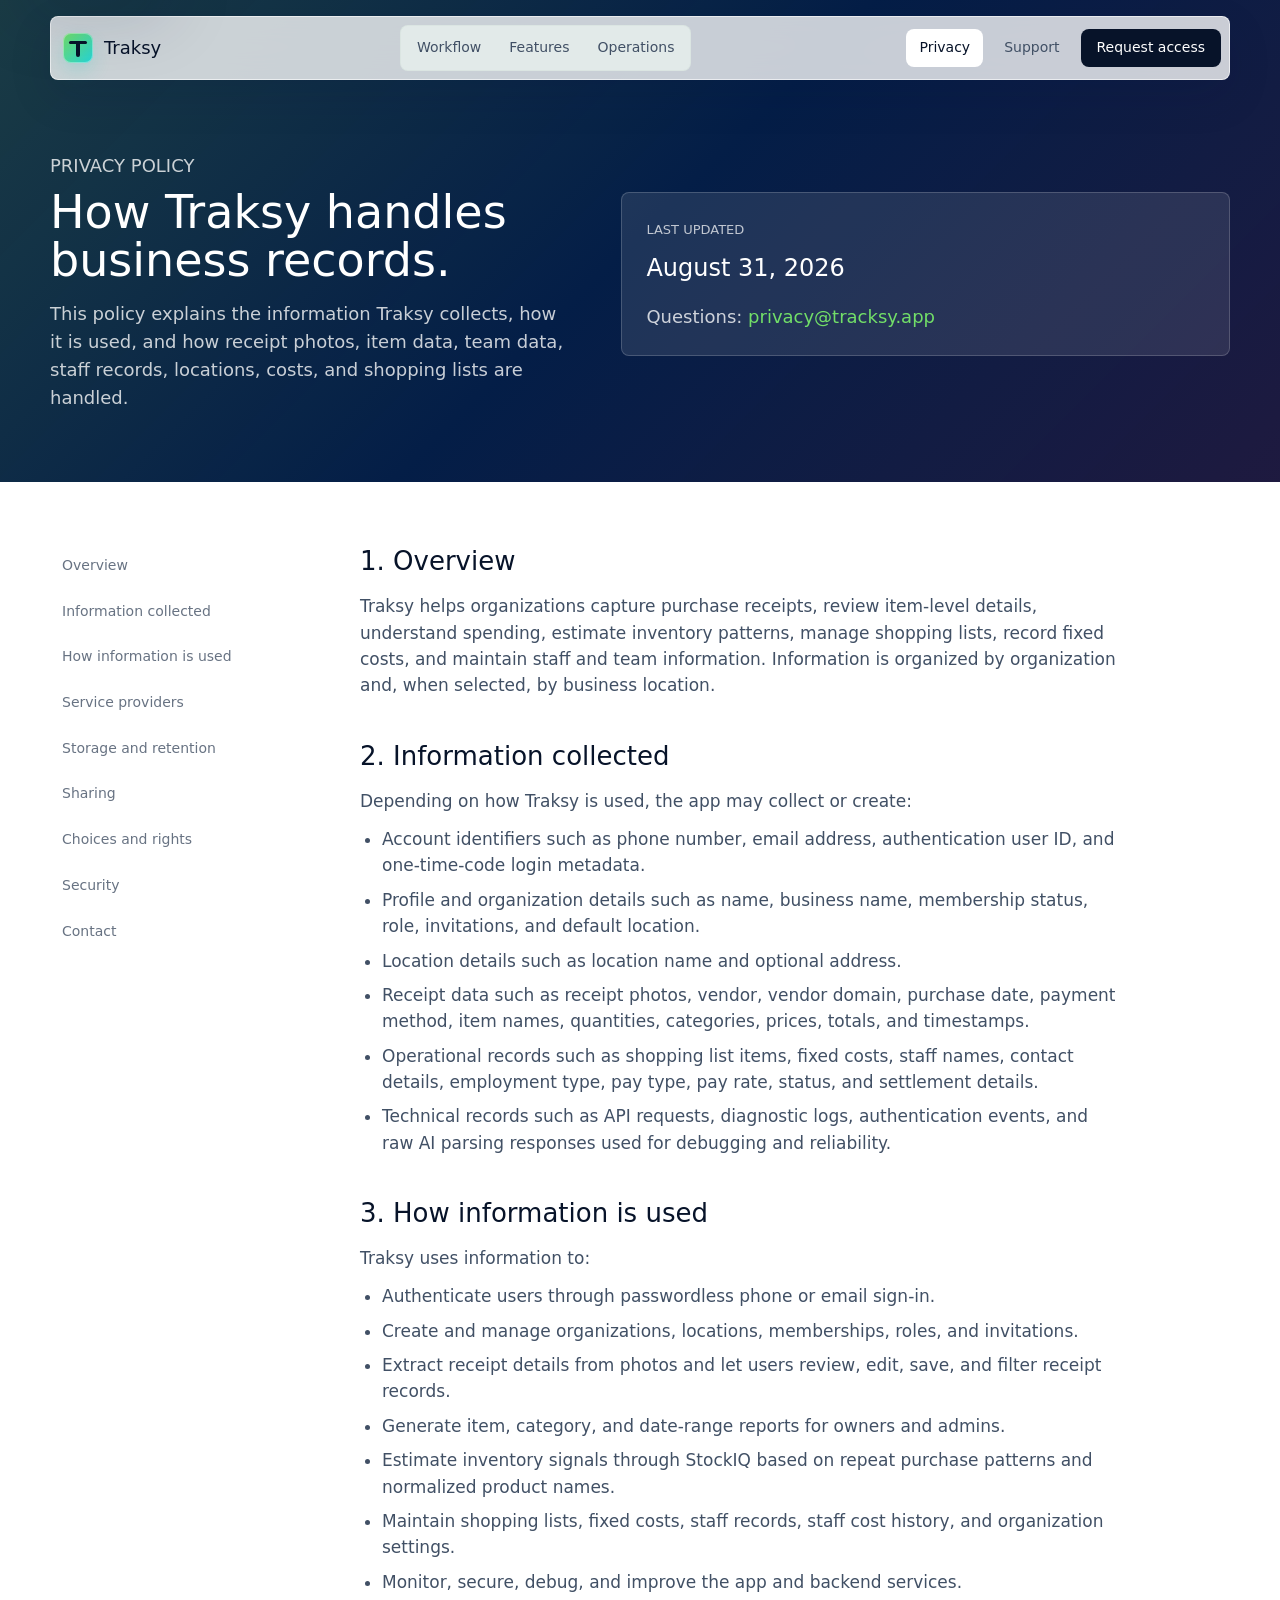
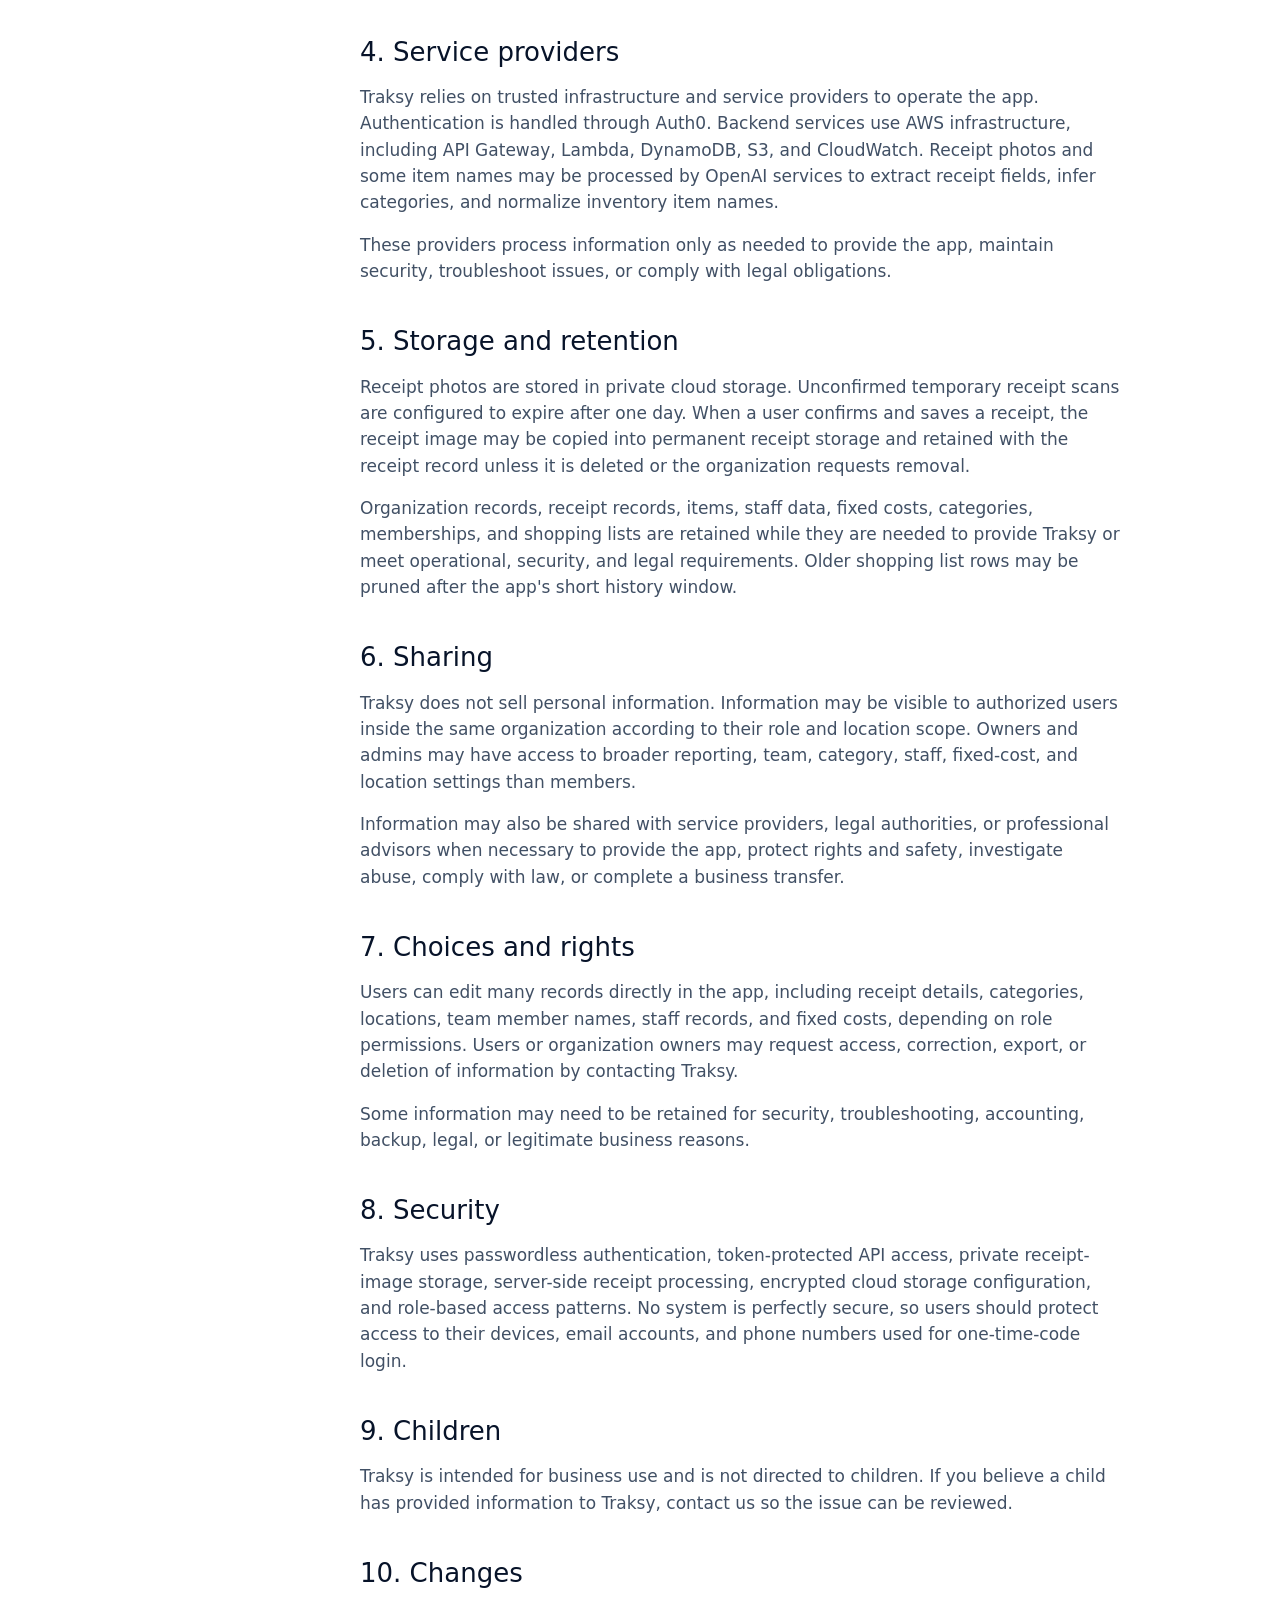
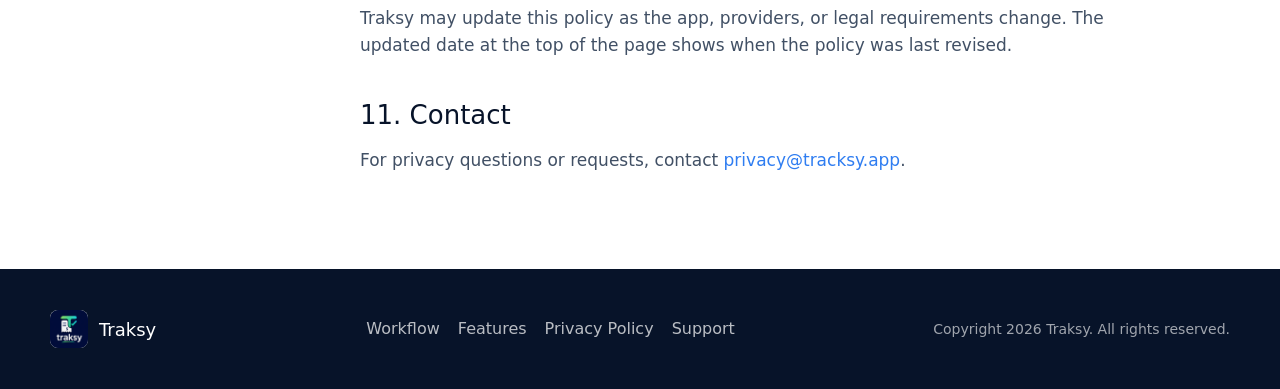
==== commit 8d7c427f: "Add support page, link it from homepage and privacy nav/footer Support URL needed for App Store Conn" ====
--- a/privacy/index.html
+++ b/privacy/index.html
@@ -38,6 +38,7 @@
           </div>
           <div class="nav-actions">
             <a class="nav-plain" aria-current="page" href="./">Privacy</a>
+            <a class="nav-plain" href="../support/">Support</a>
             <a class="nav-cta" href="mailto:hello@tracksy.app?subject=Traksy%20access">Request access</a>
           </div>
         </div>
@@ -217,6 +218,7 @@
           <a href="../#workflow">Workflow</a>
           <a href="../#features">Features</a>
           <a href="./">Privacy Policy</a>
+          <a href="../support/">Support</a>
         </div>
         <p>Copyright <span data-year>2026</span> Traksy. All rights reserved.</p>
       </div>
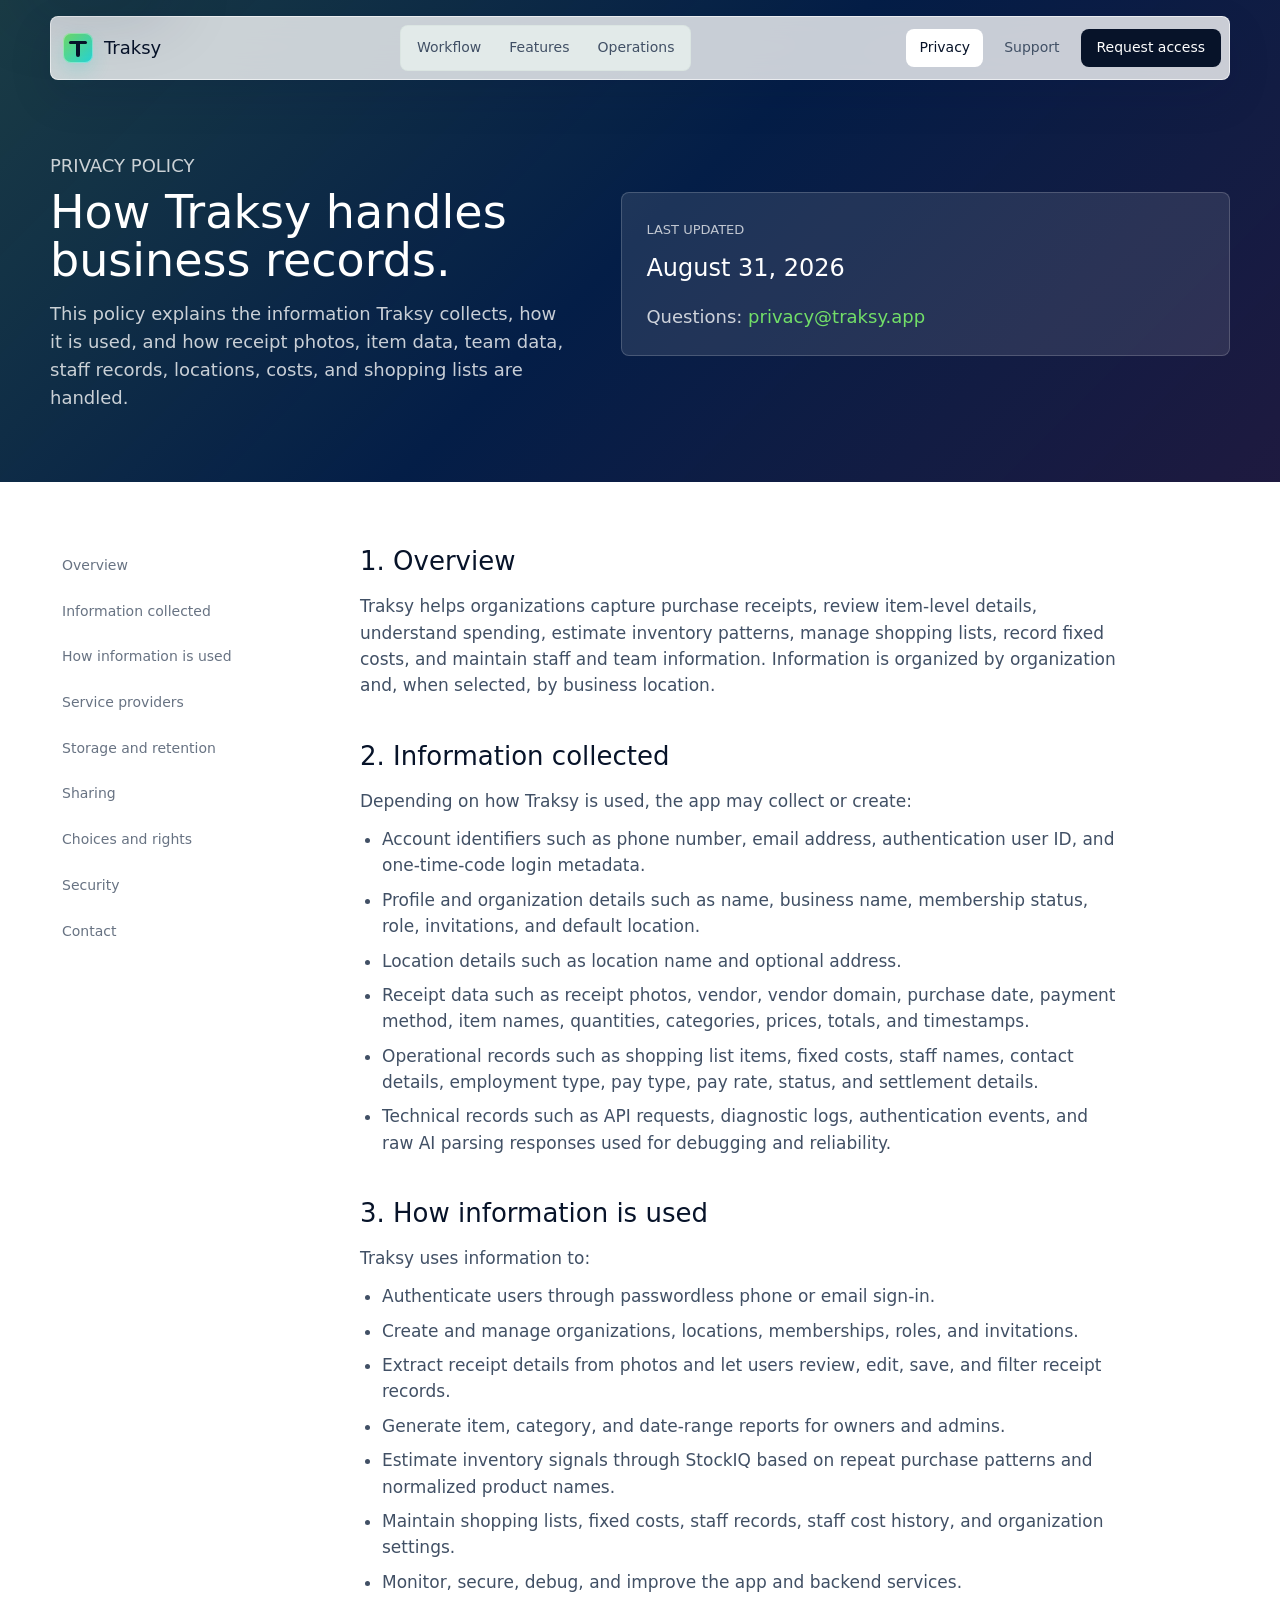
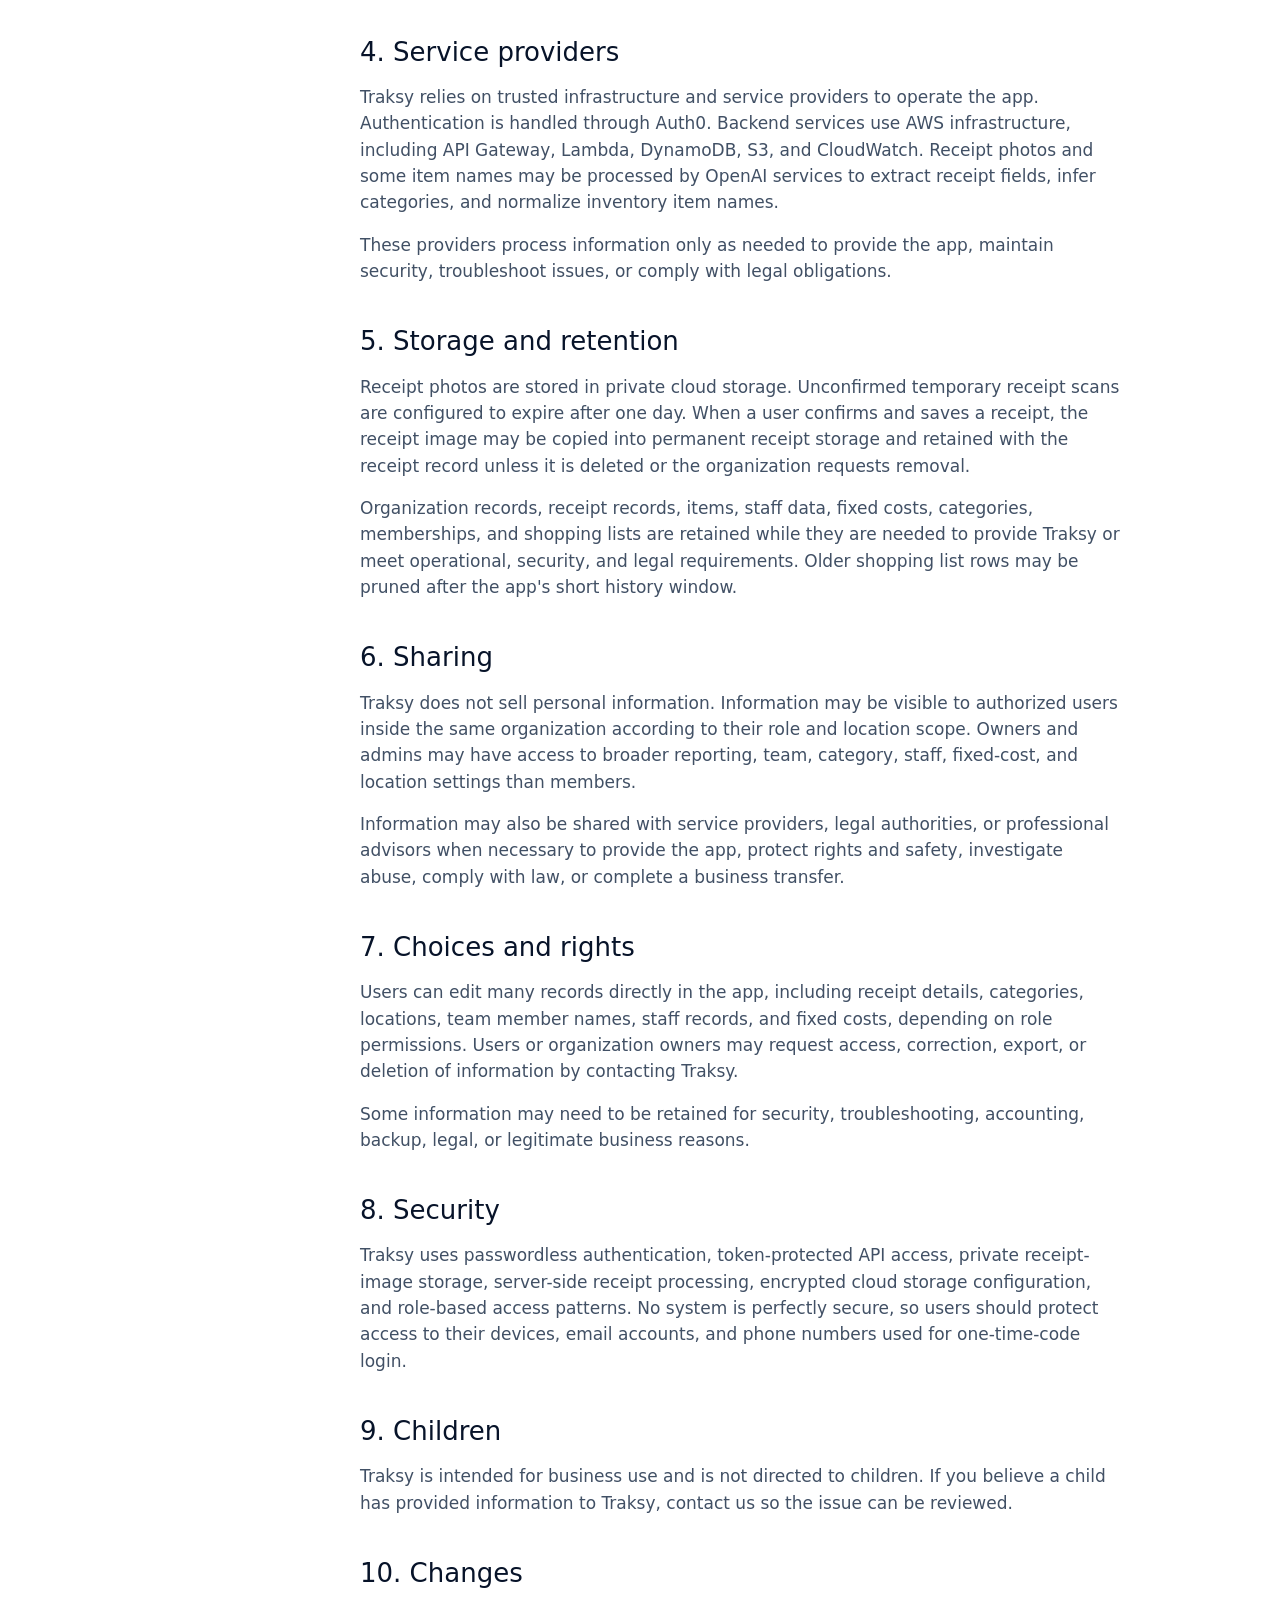
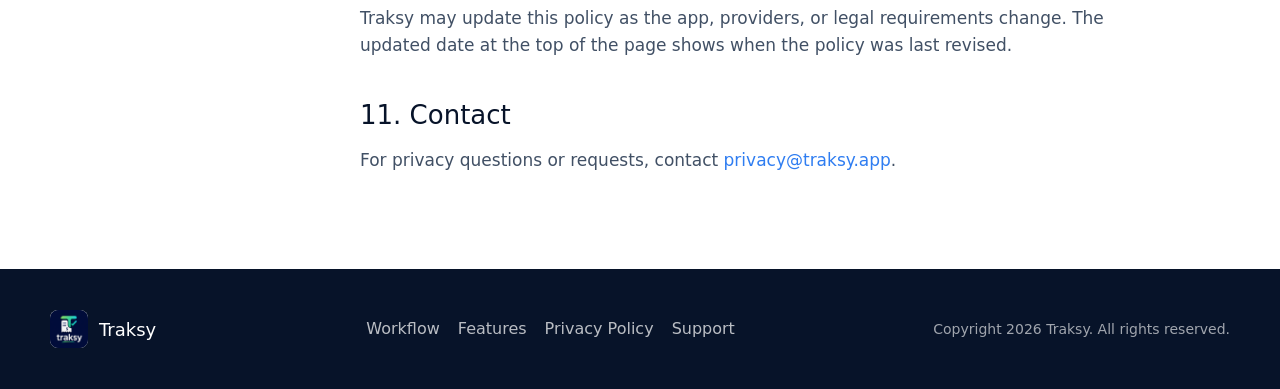
==== commit 63b076d6: "Fix old tracksy.app spelling in contact email addresses hello@/privacy@/support@tracksy.app -> traks" ====
--- a/privacy/index.html
+++ b/privacy/index.html
@@ -39,7 +39,7 @@
           <div class="nav-actions">
             <a class="nav-plain" aria-current="page" href="./">Privacy</a>
             <a class="nav-plain" href="../support/">Support</a>
-            <a class="nav-cta" href="mailto:hello@tracksy.app?subject=Traksy%20access">Request access</a>
+            <a class="nav-cta" href="mailto:hello@traksy.app?subject=Traksy%20access">Request access</a>
           </div>
         </div>
       </nav>
@@ -59,7 +59,7 @@
           <div class="legal-summary" aria-label="Policy summary">
             <span>Last updated</span>
             <strong>August 31, 2026</strong>
-            <p>Questions: <a href="mailto:privacy@tracksy.app">privacy@tracksy.app</a></p>
+            <p>Questions: <a href="mailto:privacy@traksy.app">privacy@traksy.app</a></p>
           </div>
         </div>
       </section>
@@ -200,7 +200,7 @@
             <section id="contact">
               <h2>11. Contact</h2>
               <p>
-                For privacy questions or requests, contact <a href="mailto:privacy@tracksy.app">privacy@tracksy.app</a>.
+                For privacy questions or requests, contact <a href="mailto:privacy@traksy.app">privacy@traksy.app</a>.
               </p>
             </section>
           </article>
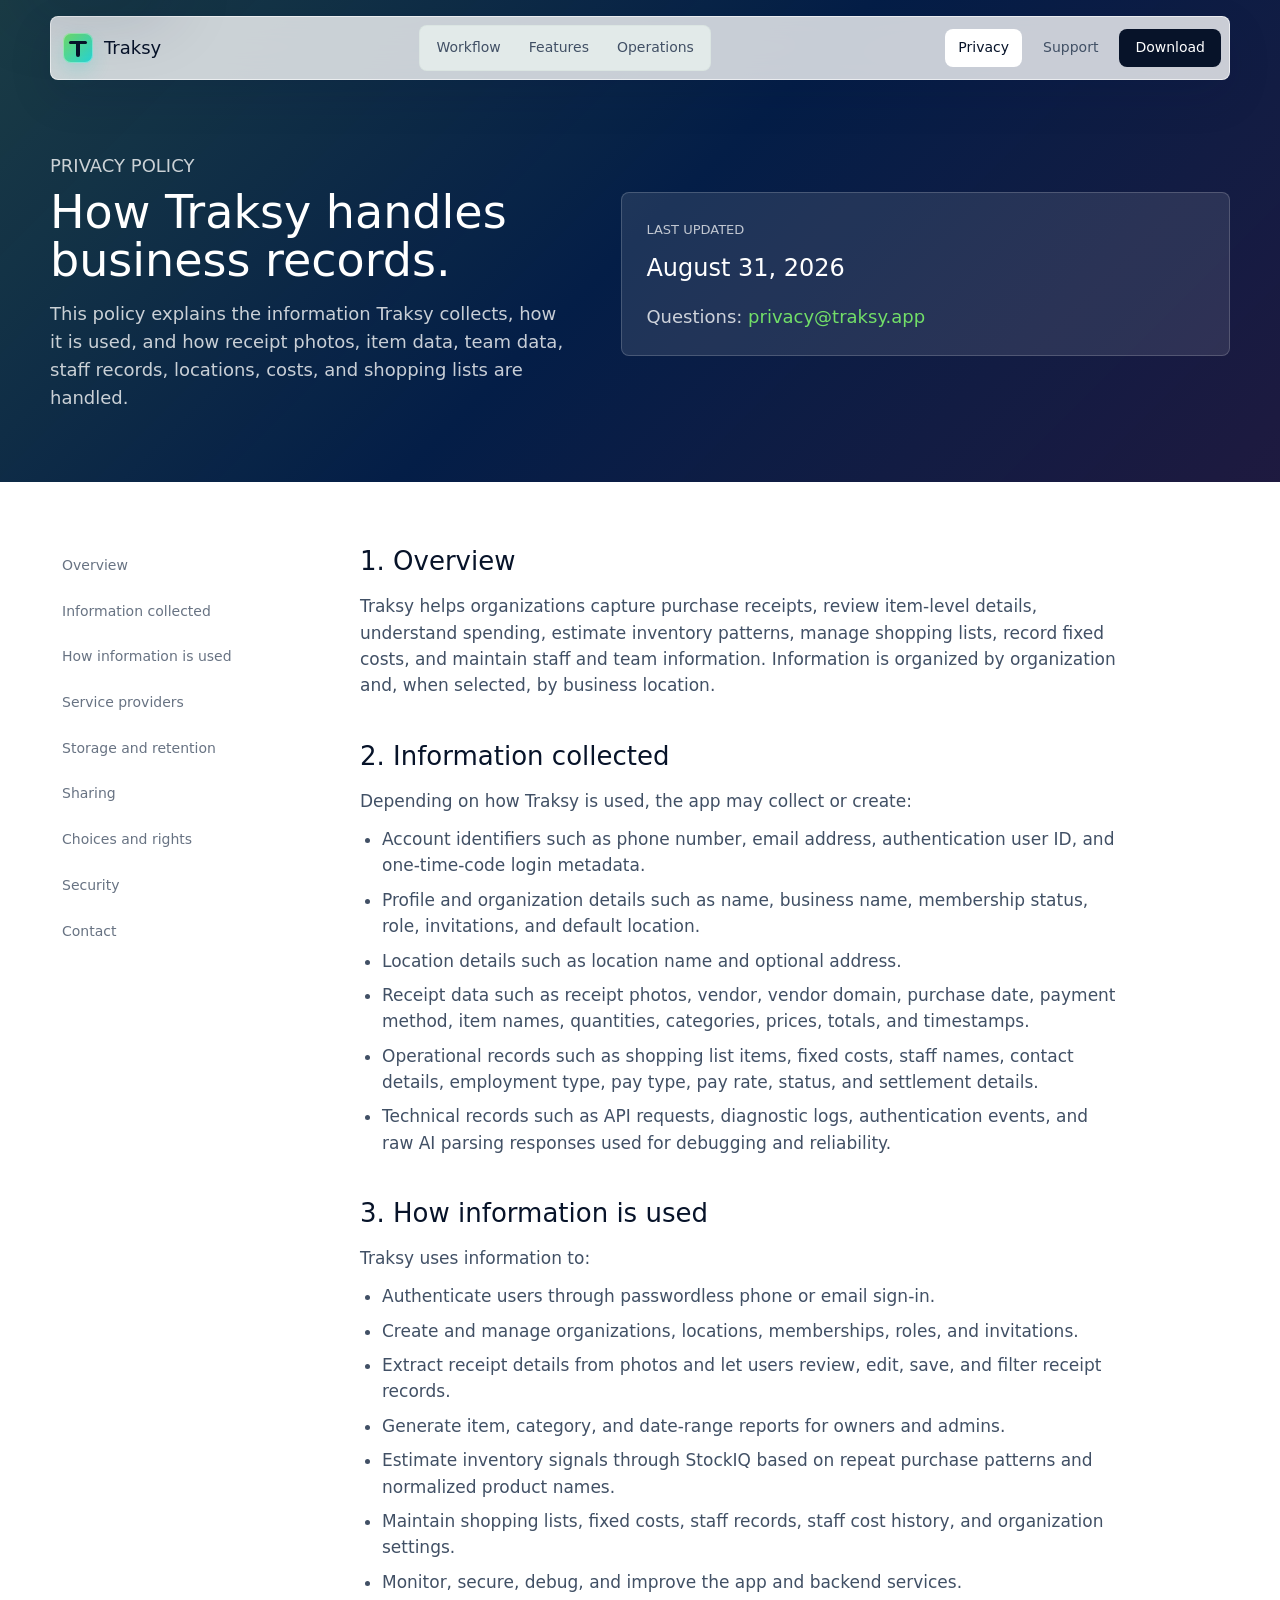
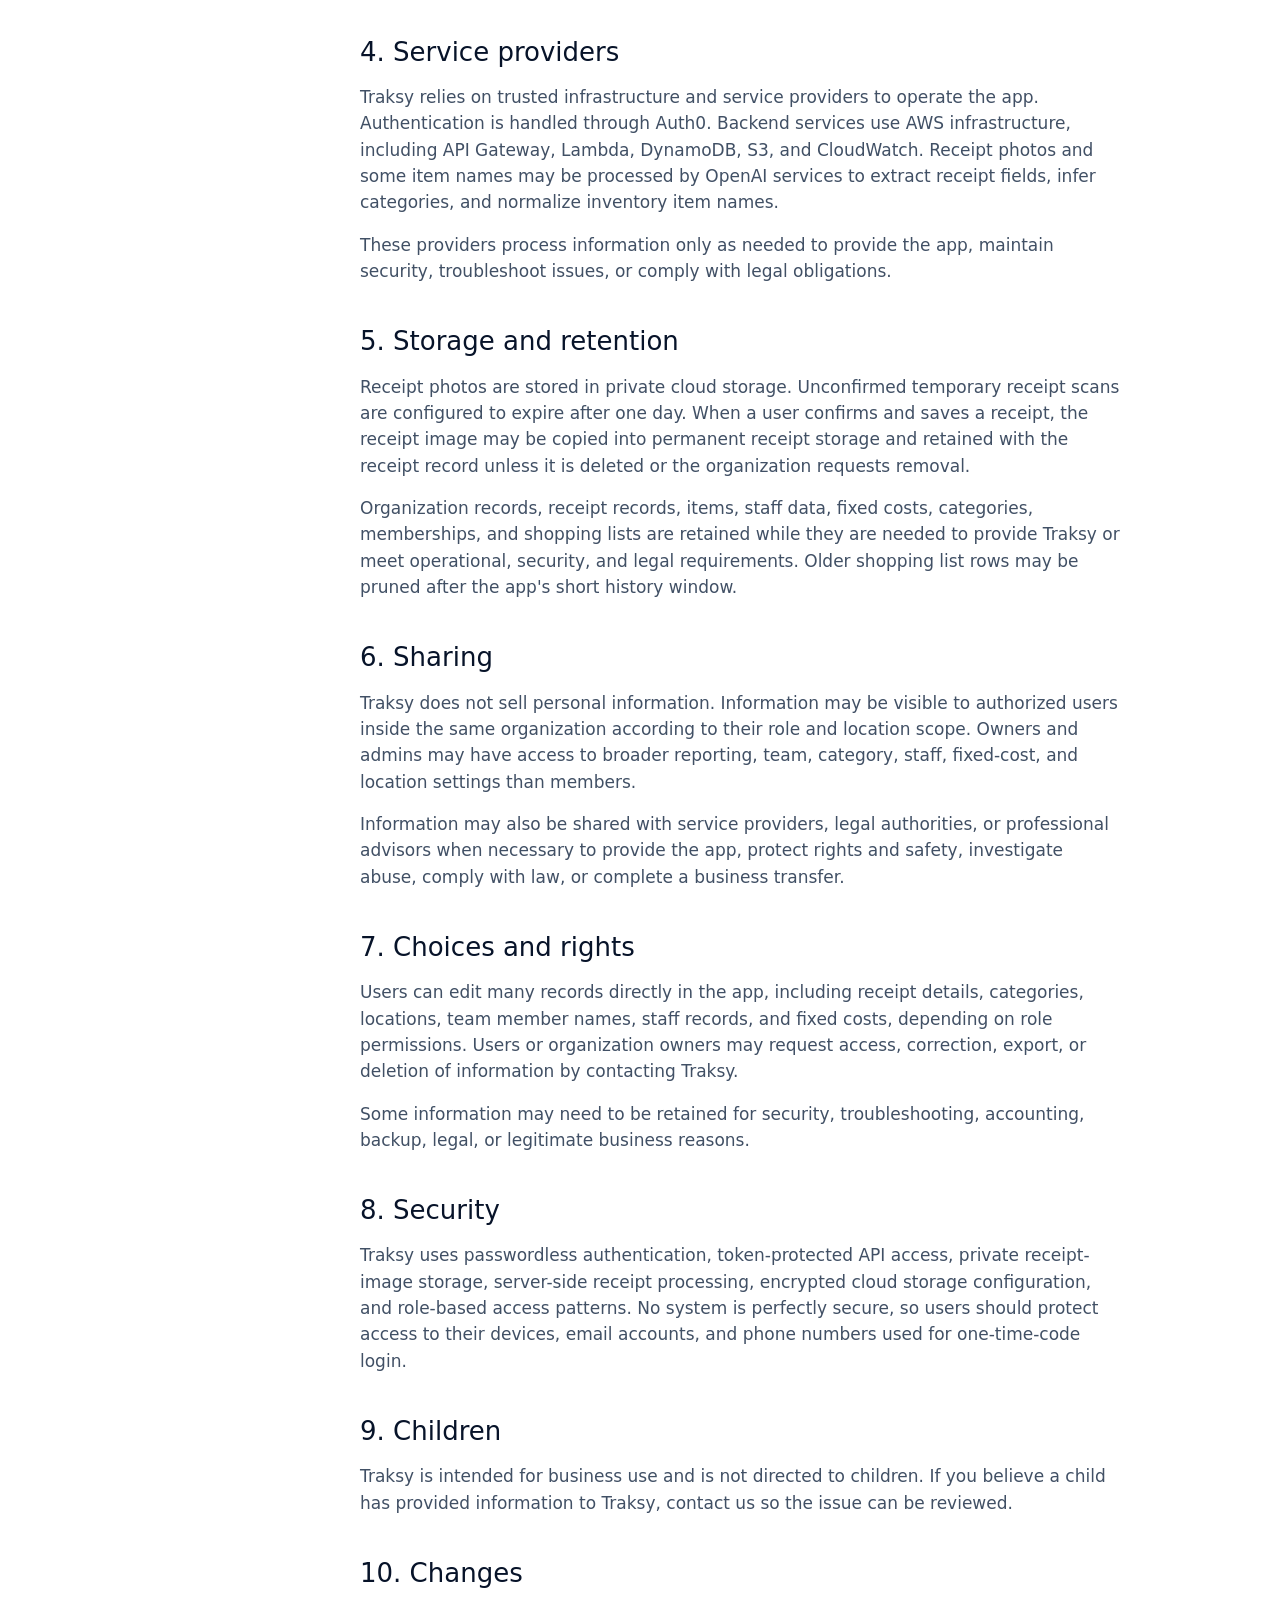
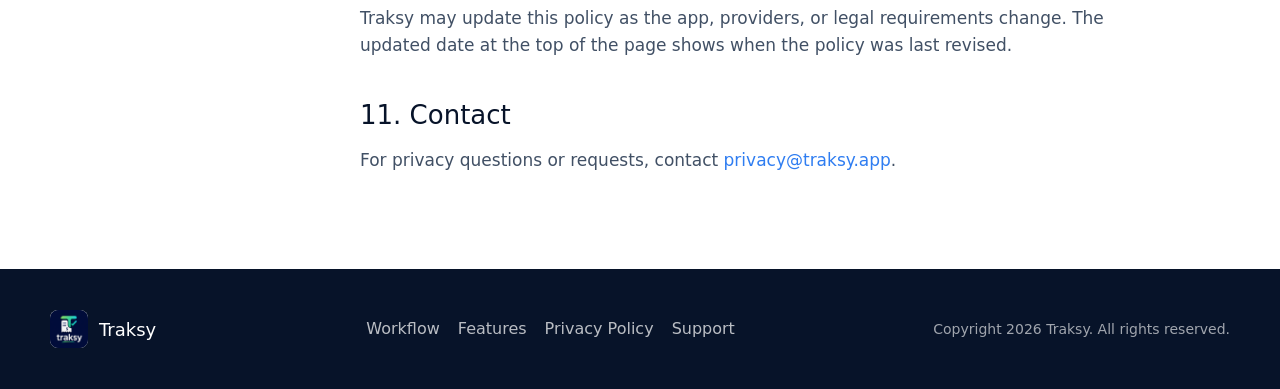
==== commit 08de5c79: "Link to the App Store now that Traksy is live Adds Apple's official Download on the App Store badge " ====
--- a/privacy/index.html
+++ b/privacy/index.html
@@ -39,7 +39,7 @@
           <div class="nav-actions">
             <a class="nav-plain" aria-current="page" href="./">Privacy</a>
             <a class="nav-plain" href="../support/">Support</a>
-            <a class="nav-cta" href="mailto:hello@traksy.app?subject=Traksy%20access">Request access</a>
+            <a class="nav-cta" href="https://apps.apple.com/app/id6807452598">Download</a>
           </div>
         </div>
       </nav>
--- a/styles.css
+++ b/styles.css
@@ -879,6 +879,24 @@
   white-space: nowrap;
 }
 
+.app-store-badge {
+  display: inline-flex;
+  align-items: center;
+  border-radius: 8px;
+}
+
+.app-store-badge img,
+.access-panel .app-store-badge img {
+  width: auto;
+  height: 50px;
+  border-radius: 0;
+}
+
+.app-store-badge:focus-visible {
+  outline: 2px solid var(--cyan);
+  outline-offset: 3px;
+}
+
 .site-footer {
   background: #071329;
   color: var(--white);
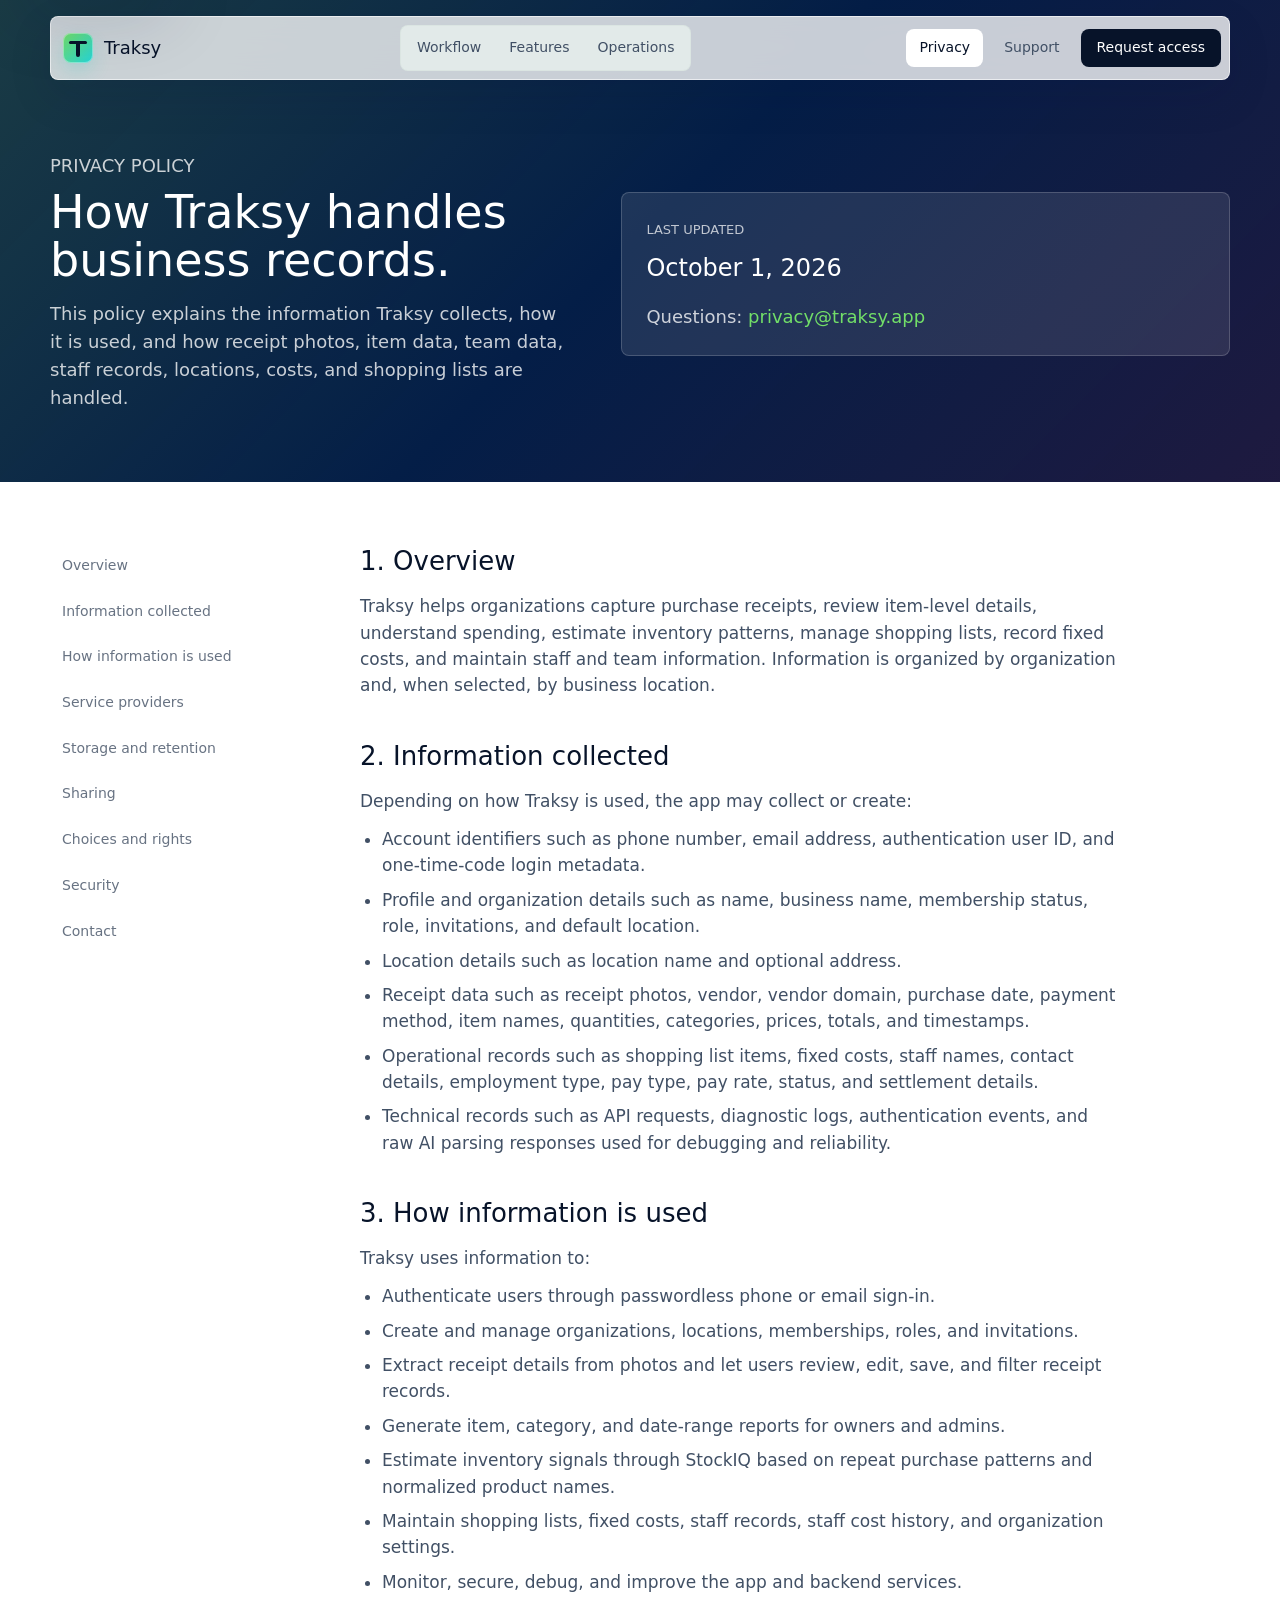
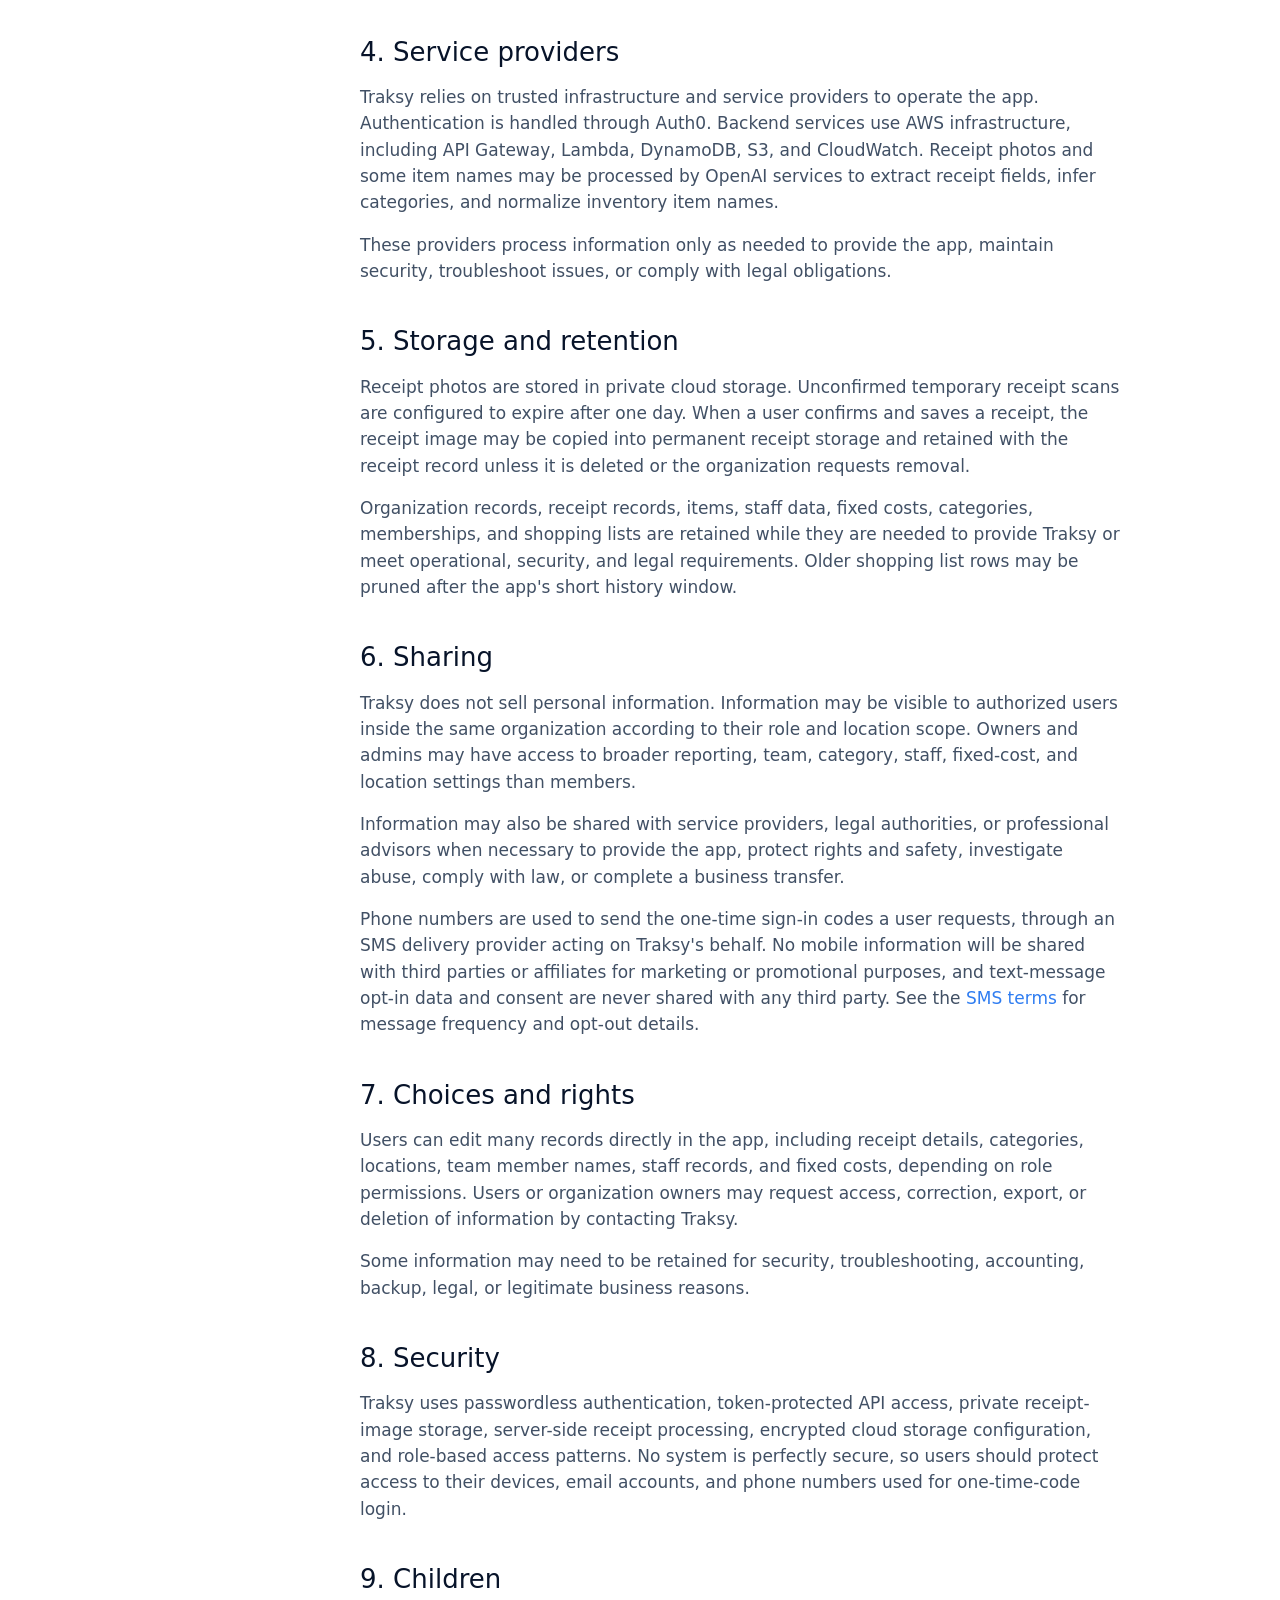
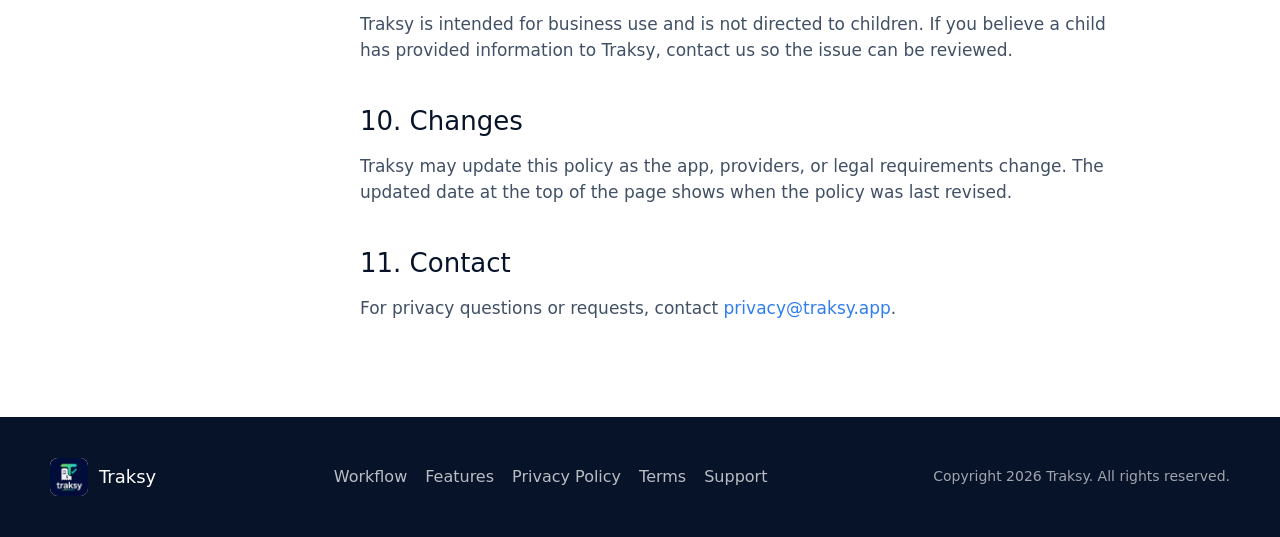
==== commit 854f0ec4: "Add Terms page with SMS program terms; SMS clause in privacy policy Needed for Twilio A2P 10DLC camp" ====
--- a/privacy/index.html
+++ b/privacy/index.html
@@ -39,7 +39,7 @@
           <div class="nav-actions">
             <a class="nav-plain" aria-current="page" href="./">Privacy</a>
             <a class="nav-plain" href="../support/">Support</a>
-            <a class="nav-cta" href="https://apps.apple.com/app/id6807452598">Download</a>
+            <a class="nav-cta" href="mailto:hello@traksy.app?subject=Traksy%20access">Request access</a>
           </div>
         </div>
       </nav>
@@ -58,7 +58,7 @@
           </div>
           <div class="legal-summary" aria-label="Policy summary">
             <span>Last updated</span>
-            <strong>August 31, 2026</strong>
+            <strong>October 1, 2026</strong>
             <p>Questions: <a href="mailto:privacy@traksy.app">privacy@traksy.app</a></p>
           </div>
         </div>
@@ -156,6 +156,12 @@
                 necessary to provide the app, protect rights and safety, investigate abuse, comply with law, or complete a
                 business transfer.
               </p>
+              <p>
+                Phone numbers are used to send the one-time sign-in codes a user requests, through an SMS delivery
+                provider acting on Traksy's behalf. No mobile information will be shared with third parties or affiliates
+                for marketing or promotional purposes, and text-message opt-in data and consent are never shared with any
+                third party. See the <a href="../terms/#sms">SMS terms</a> for message frequency and opt-out details.
+              </p>
             </section>
 
             <section id="choices">
@@ -218,6 +224,7 @@
           <a href="../#workflow">Workflow</a>
           <a href="../#features">Features</a>
           <a href="./">Privacy Policy</a>
+          <a href="../terms/">Terms</a>
           <a href="../support/">Support</a>
         </div>
         <p>Copyright <span data-year>2026</span> Traksy. All rights reserved.</p>
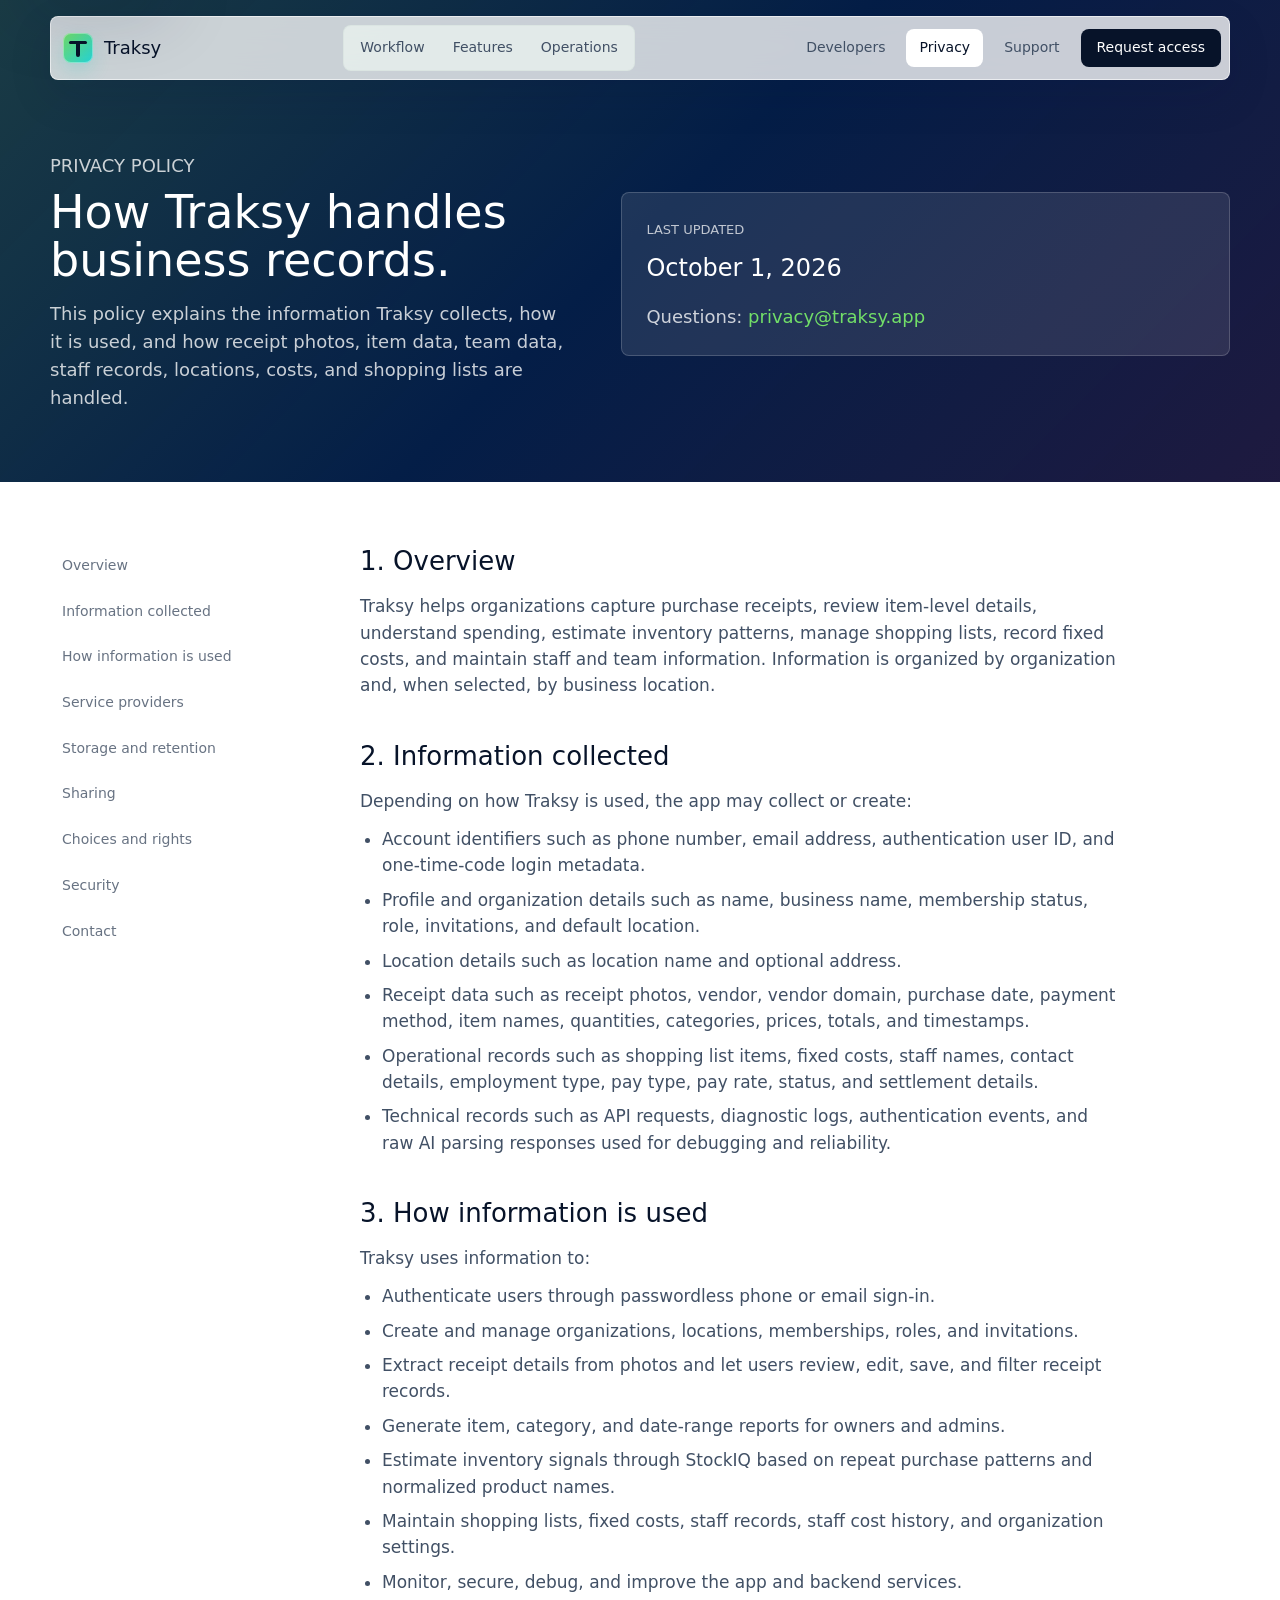
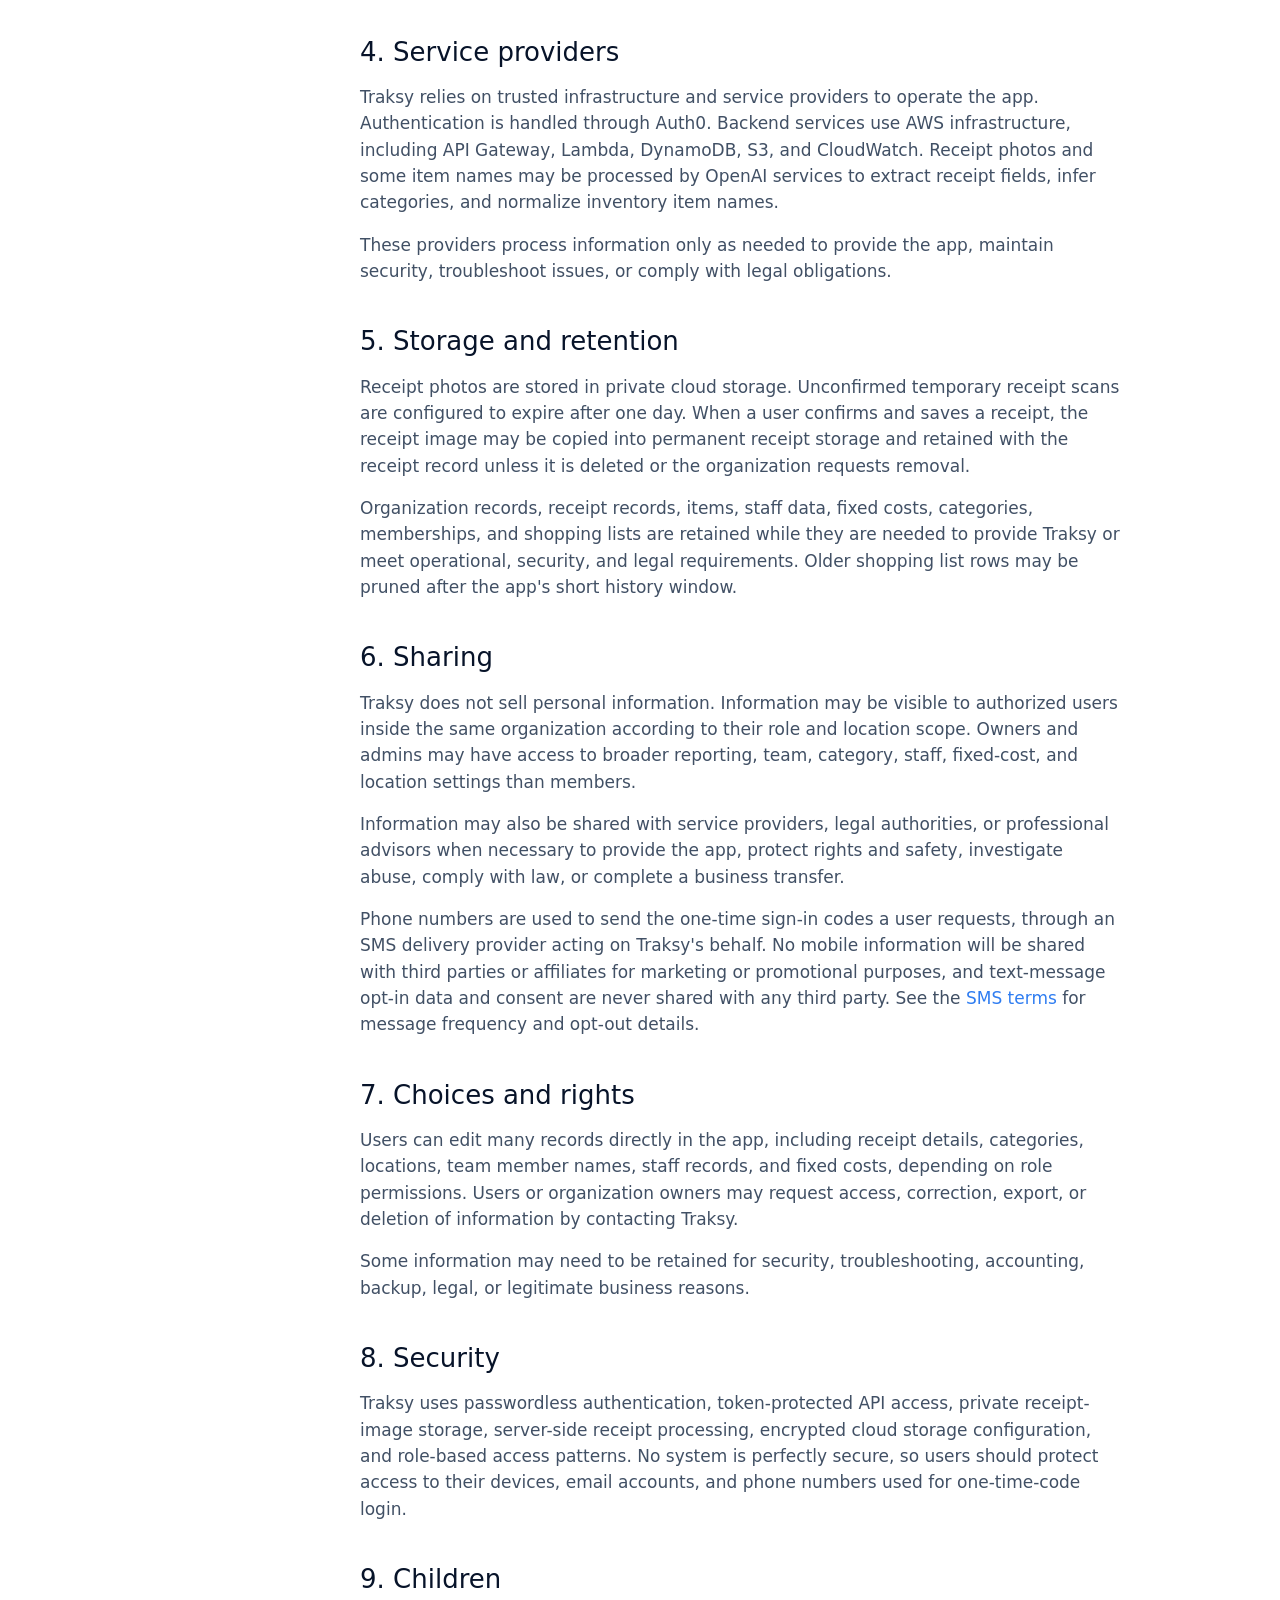
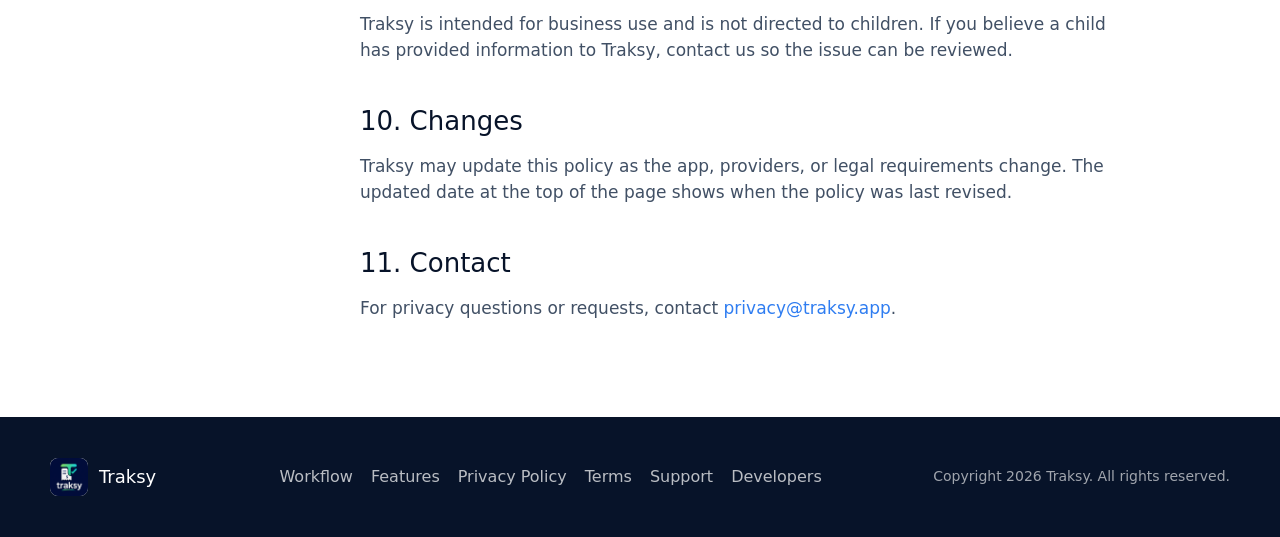
==== commit 922823e0: "Link the developer docs from every page; announce MCP connectivity in the hero" ====
--- a/privacy/index.html
+++ b/privacy/index.html
@@ -37,6 +37,7 @@
             <a href="../#operations">Operations</a>
           </div>
           <div class="nav-actions">
+            <a class="nav-plain" href="https://docs.traksy.app/">Developers</a>
             <a class="nav-plain" aria-current="page" href="./">Privacy</a>
             <a class="nav-plain" href="../support/">Support</a>
             <a class="nav-cta" href="mailto:hello@traksy.app?subject=Traksy%20access">Request access</a>
@@ -226,6 +227,7 @@
           <a href="./">Privacy Policy</a>
           <a href="../terms/">Terms</a>
           <a href="../support/">Support</a>
+          <a href="https://docs.traksy.app/">Developers</a>
         </div>
         <p>Copyright <span data-year>2026</span> Traksy. All rights reserved.</p>
       </div>
--- a/styles.css
+++ b/styles.css
@@ -269,9 +269,8 @@
 
 .hero {
   position: relative;
-  min-height: calc(100svh - 72px);
   overflow: hidden;
-  padding: 116px 0 56px;
+  padding: 116px 0 88px;
   background:
     linear-gradient(135deg, rgba(114, 223, 104, 0.26), rgba(36, 212, 216, 0.1) 34%, rgba(239, 113, 95, 0.1) 100%),
     var(--midnight);
@@ -287,9 +286,16 @@
   pointer-events: none;
 }
 
+/* The phone and both cards are one fixed-size composition beside the
+   text, so they keep their arrangement at any window size - positioning
+   them against the whole (screen-tall) hero let them drift apart on big
+   monitors and collide on short ones. */
 .hero-stage {
   position: absolute;
-  inset: 0;
+  top: 116px;
+  right: max(20px, calc((100vw - var(--max)) / 2));
+  width: 560px;
+  height: 560px;
   z-index: 0;
   pointer-events: none;
 }
@@ -308,9 +314,10 @@
 }
 
 .scan-card {
-  right: max(260px, calc((100vw - var(--max)) / 2 + 260px));
-  bottom: 118px;
-  width: 266px;
+  left: 0;
+  top: 228px;
+  z-index: 1;
+  width: 250px;
   padding: 18px;
 }
 
@@ -351,9 +358,10 @@
 }
 
 .ops-card {
-  right: max(26px, calc((100vw - var(--max)) / 2));
-  bottom: 74px;
-  width: 210px;
+  right: 0;
+  top: 404px;
+  z-index: 1;
+  width: 200px;
   padding: 18px;
 }
 
@@ -386,8 +394,8 @@
 }
 
 .phone-mockup {
-  right: max(112px, calc((100vw - var(--max)) / 2 + 96px));
-  top: 214px;
+  right: 64px;
+  top: 0;
   width: 252px;
   height: 430px;
   border-radius: 34px;
@@ -496,7 +504,8 @@
 .hero-content {
   position: relative;
   z-index: 1;
-  max-width: 760px;
+  max-width: 560px;
+  min-height: 560px;
   margin-left: max(20px, calc((100vw - var(--max)) / 2));
 }
 
@@ -877,24 +886,6 @@
 
 .access-panel .button {
   white-space: nowrap;
-}
-
-.app-store-badge {
-  display: inline-flex;
-  align-items: center;
-  border-radius: 8px;
-}
-
-.app-store-badge img,
-.access-panel .app-store-badge img {
-  width: auto;
-  height: 50px;
-  border-radius: 0;
-}
-
-.app-store-badge:focus-visible {
-  outline: 2px solid var(--cyan);
-  outline-offset: 3px;
 }
 
 .site-footer {
@@ -1071,19 +1062,24 @@
   margin-top: 10px;
 }
 
+/* Too narrow for text and the full composition side by side: keep just
+   the phone. */
+@media (max-width: 1180px) {
+  .hero-stage {
+    width: 320px;
+  }
+
+  .hero-content {
+    max-width: calc(100% - 400px);
+  }
+
+  .scan-card,
+  .ops-card {
+    display: none;
+  }
+}
+
 @media (max-width: 1080px) {
-  .phone-mockup {
-    right: 40px;
-    top: 246px;
-  }
-
-  .scan-card {
-    right: 274px;
-  }
-
-  .ops-card {
-    right: 22px;
-  }
 
   .capability-grid {
     grid-template-columns: repeat(2, 1fr);
@@ -1172,16 +1168,13 @@
     gap: 10px;
   }
 
-  .phone-mockup {
+  .hero-stage {
     display: none;
   }
 
-  .scan-card {
-    display: none;
-  }
-
-  .ops-card {
-    display: none;
+  .hero-content {
+    max-width: none;
+    min-height: 0;
   }
 
   .intro-grid,
@@ -1327,3 +1320,70 @@
     transition: none !important;
   }
 }
+
+/* SMS opt-in page - app screenshots */
+.consent-shot {
+  margin: 16px 0 28px;
+}
+.consent-shot img {
+  display: block;
+  width: 100%;
+  max-width: 300px;
+  border-radius: 24px;
+  border: 1px solid rgba(128, 128, 128, 0.25);
+}
+.consent-shot figcaption {
+  margin-top: 8px;
+  font-size: 0.9rem;
+  opacity: 0.7;
+}
+.consent-quote {
+  margin: 12px 0;
+  padding: 14px 18px;
+  border-left: 3px solid currentColor;
+  opacity: 0.9;
+}
+
+/* "New: MCP connectivity" announcement above the hero heading. */
+.hero-announce {
+  display: inline-flex;
+  align-items: center;
+  gap: 10px;
+  max-width: 100%;
+  margin-bottom: 18px;
+  padding: 6px 14px 6px 6px;
+  border: 1px solid rgba(114, 223, 104, 0.4);
+  border-radius: 999px;
+  background: rgba(114, 223, 104, 0.1);
+  color: rgba(255, 255, 255, 0.92);
+  font-size: 14px;
+  line-height: 1.3;
+  transition: background 0.15s ease, border-color 0.15s ease, transform 0.15s ease;
+}
+
+.hero-announce:hover,
+.hero-announce:focus-visible {
+  background: rgba(114, 223, 104, 0.18);
+  border-color: rgba(114, 223, 104, 0.7);
+  transform: translateY(-1px);
+}
+
+.hero-announce-tag {
+  flex: none;
+  padding: 3px 9px;
+  border-radius: 999px;
+  background: linear-gradient(90deg, var(--mint), var(--cyan));
+  color: #03133a;
+  font-size: 12px;
+  text-transform: uppercase;
+  letter-spacing: 0.04em;
+}
+
+.hero-announce-text {
+  min-width: 0;
+}
+
+.hero-announce-arrow {
+  flex: none;
+  color: var(--mint);
+}
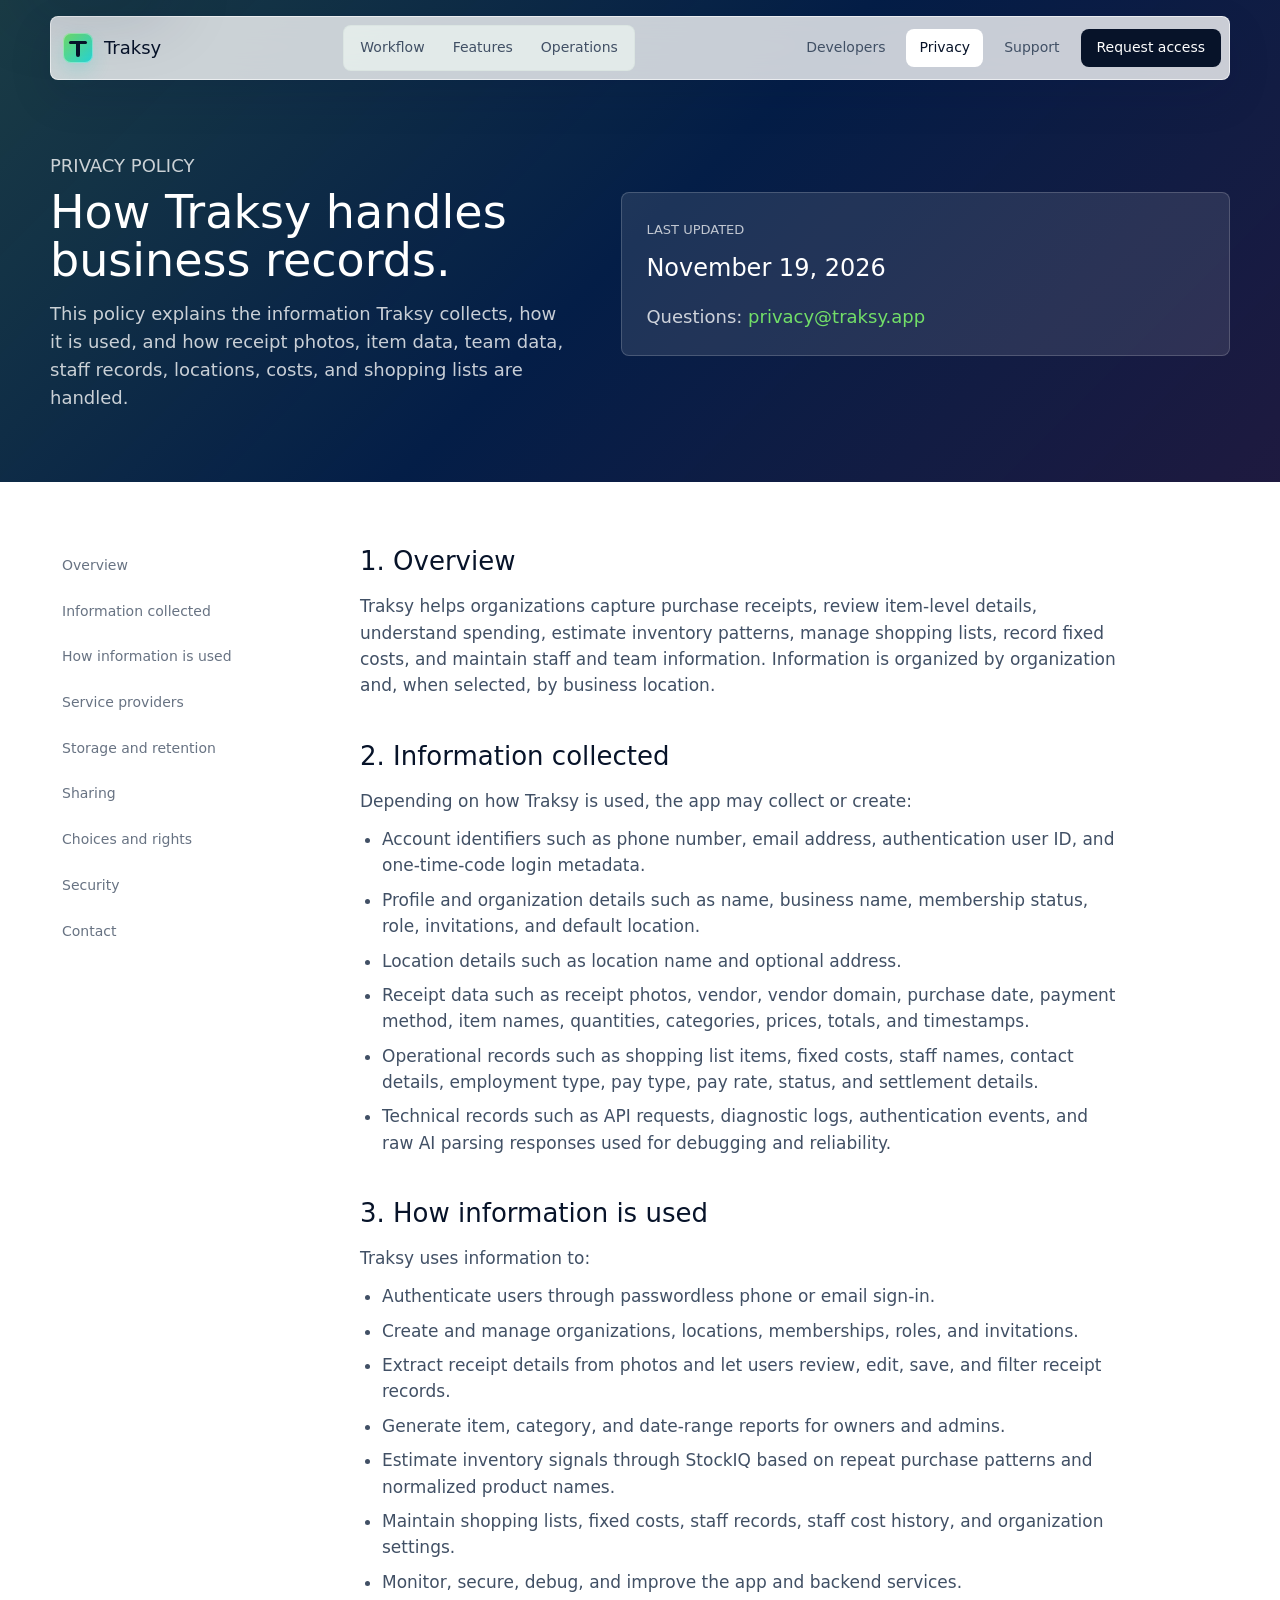
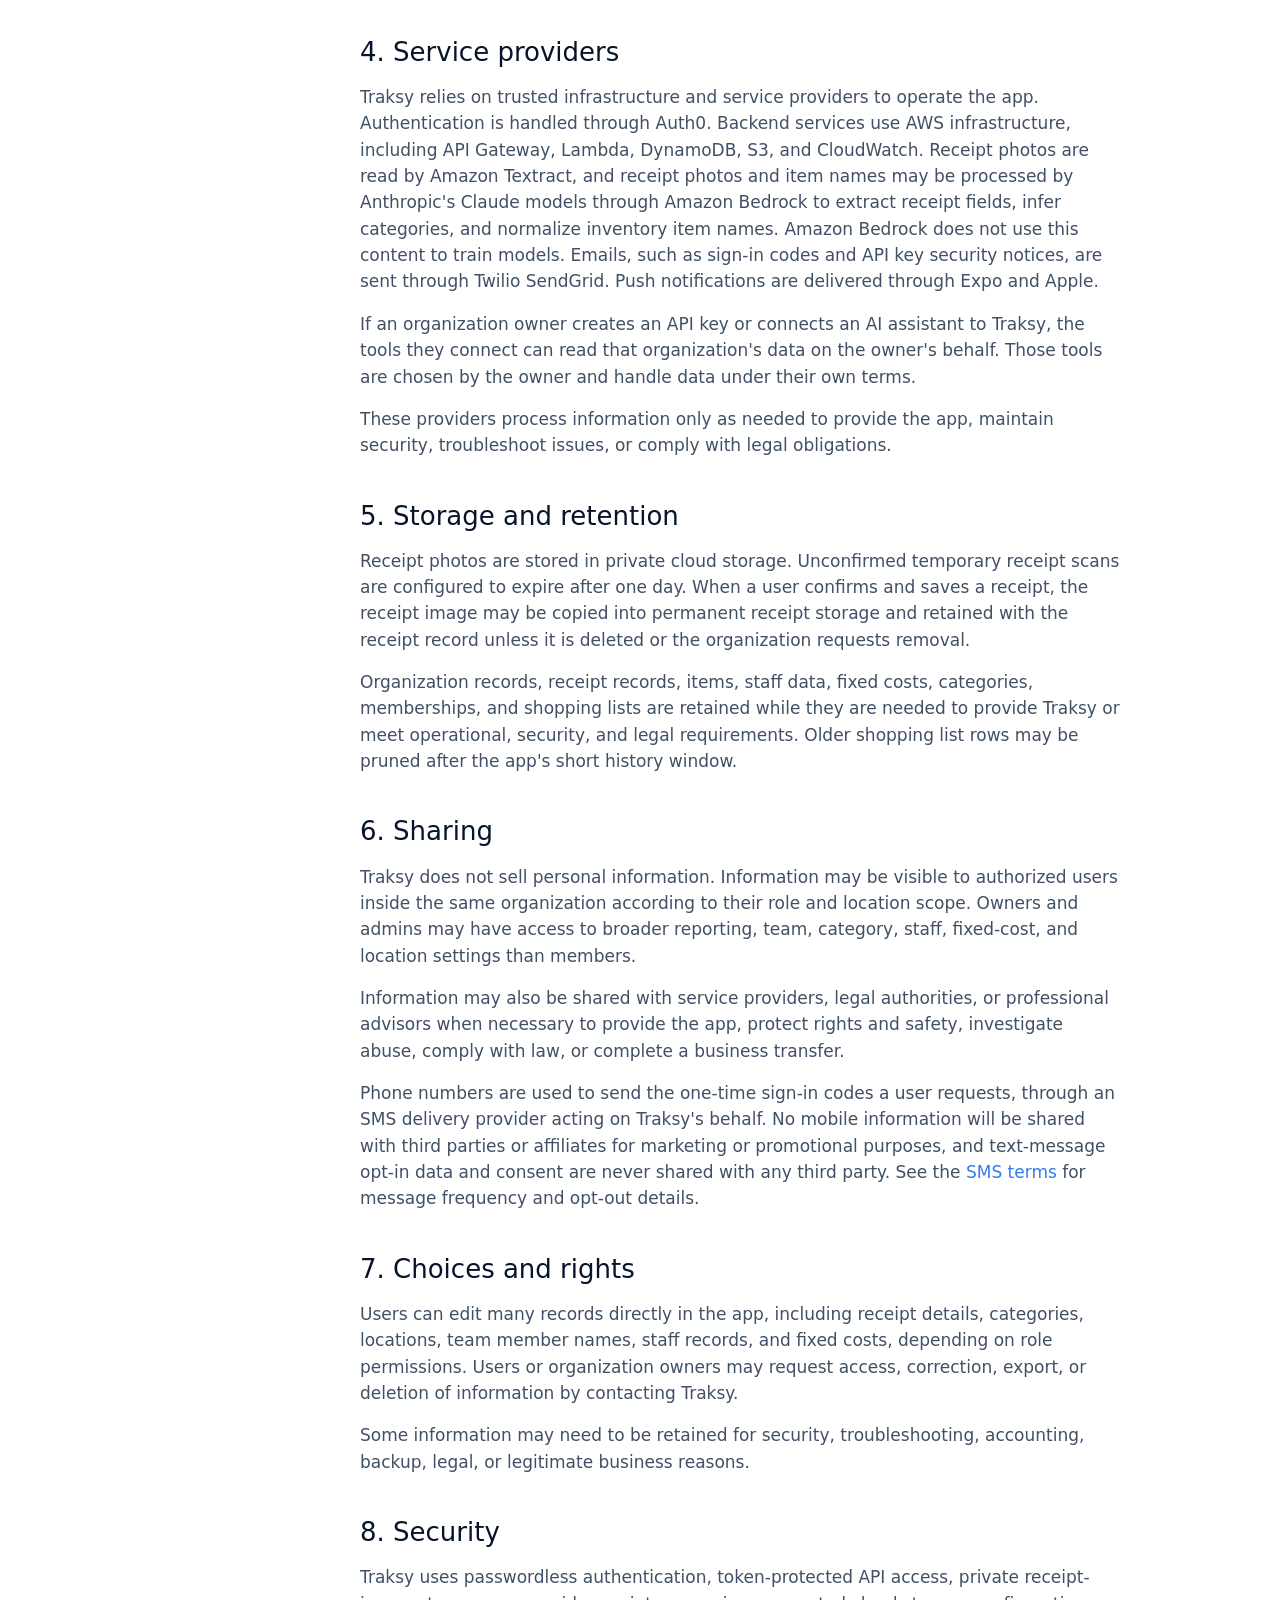
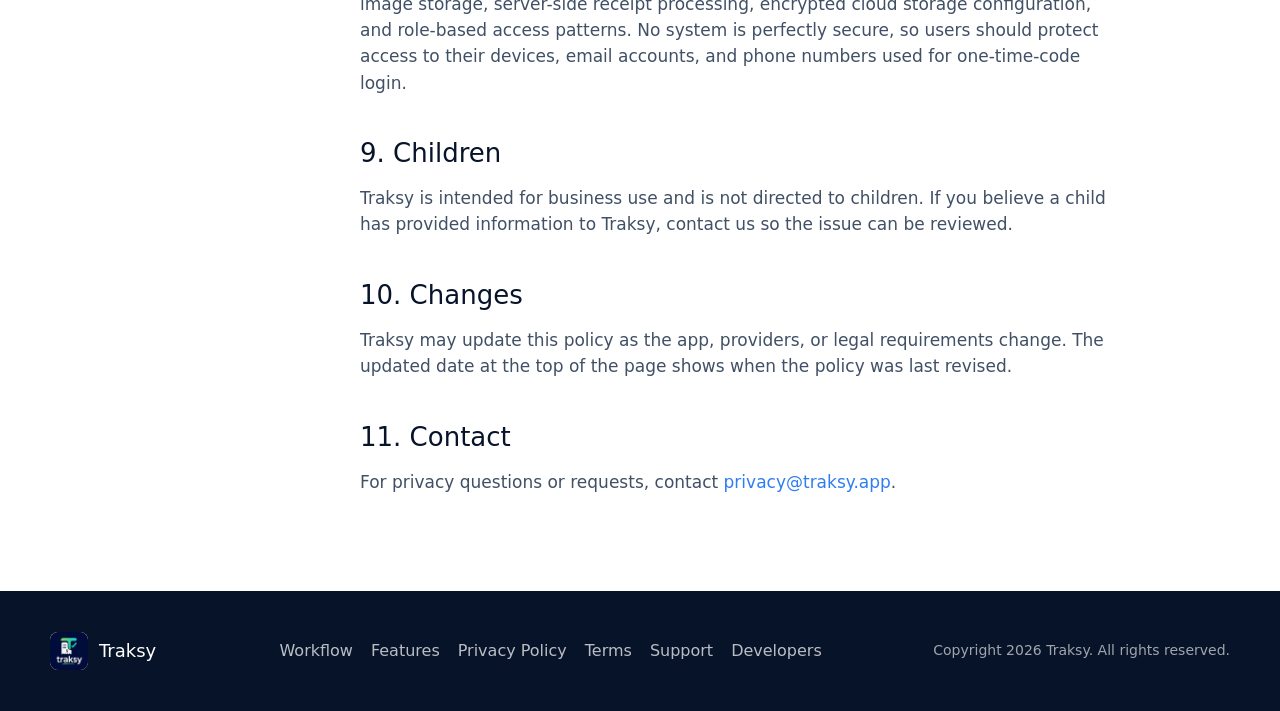
==== commit aa21b76d: "Privacy policy: name current processors (Textract, Claude on Bedrock, SendGrid, Expo) and API key ac" ====
--- a/privacy/index.html
+++ b/privacy/index.html
@@ -59,7 +59,7 @@
           </div>
           <div class="legal-summary" aria-label="Policy summary">
             <span>Last updated</span>
-            <strong>October 1, 2026</strong>
+            <strong>November 19, 2026</strong>
             <p>Questions: <a href="mailto:privacy@traksy.app">privacy@traksy.app</a></p>
           </div>
         </div>
@@ -121,8 +121,16 @@
               <p>
                 Traksy relies on trusted infrastructure and service providers to operate the app. Authentication is
                 handled through Auth0. Backend services use AWS infrastructure, including API Gateway, Lambda, DynamoDB,
-                S3, and CloudWatch. Receipt photos and some item names may be processed by OpenAI services to extract
-                receipt fields, infer categories, and normalize inventory item names.
+                S3, and CloudWatch. Receipt photos are read by Amazon Textract, and receipt photos and item names may
+                be processed by Anthropic's Claude models through Amazon Bedrock to extract receipt fields, infer
+                categories, and normalize inventory item names. Amazon Bedrock does not use this content to train
+                models. Emails, such as sign-in codes and API key security notices, are sent through Twilio SendGrid.
+                Push notifications are delivered through Expo and Apple.
+              </p>
+              <p>
+                If an organization owner creates an API key or connects an AI assistant to Traksy, the tools they
+                connect can read that organization's data on the owner's behalf. Those tools are chosen by the owner
+                and handle data under their own terms.
               </p>
               <p>
                 These providers process information only as needed to provide the app, maintain security, troubleshoot
